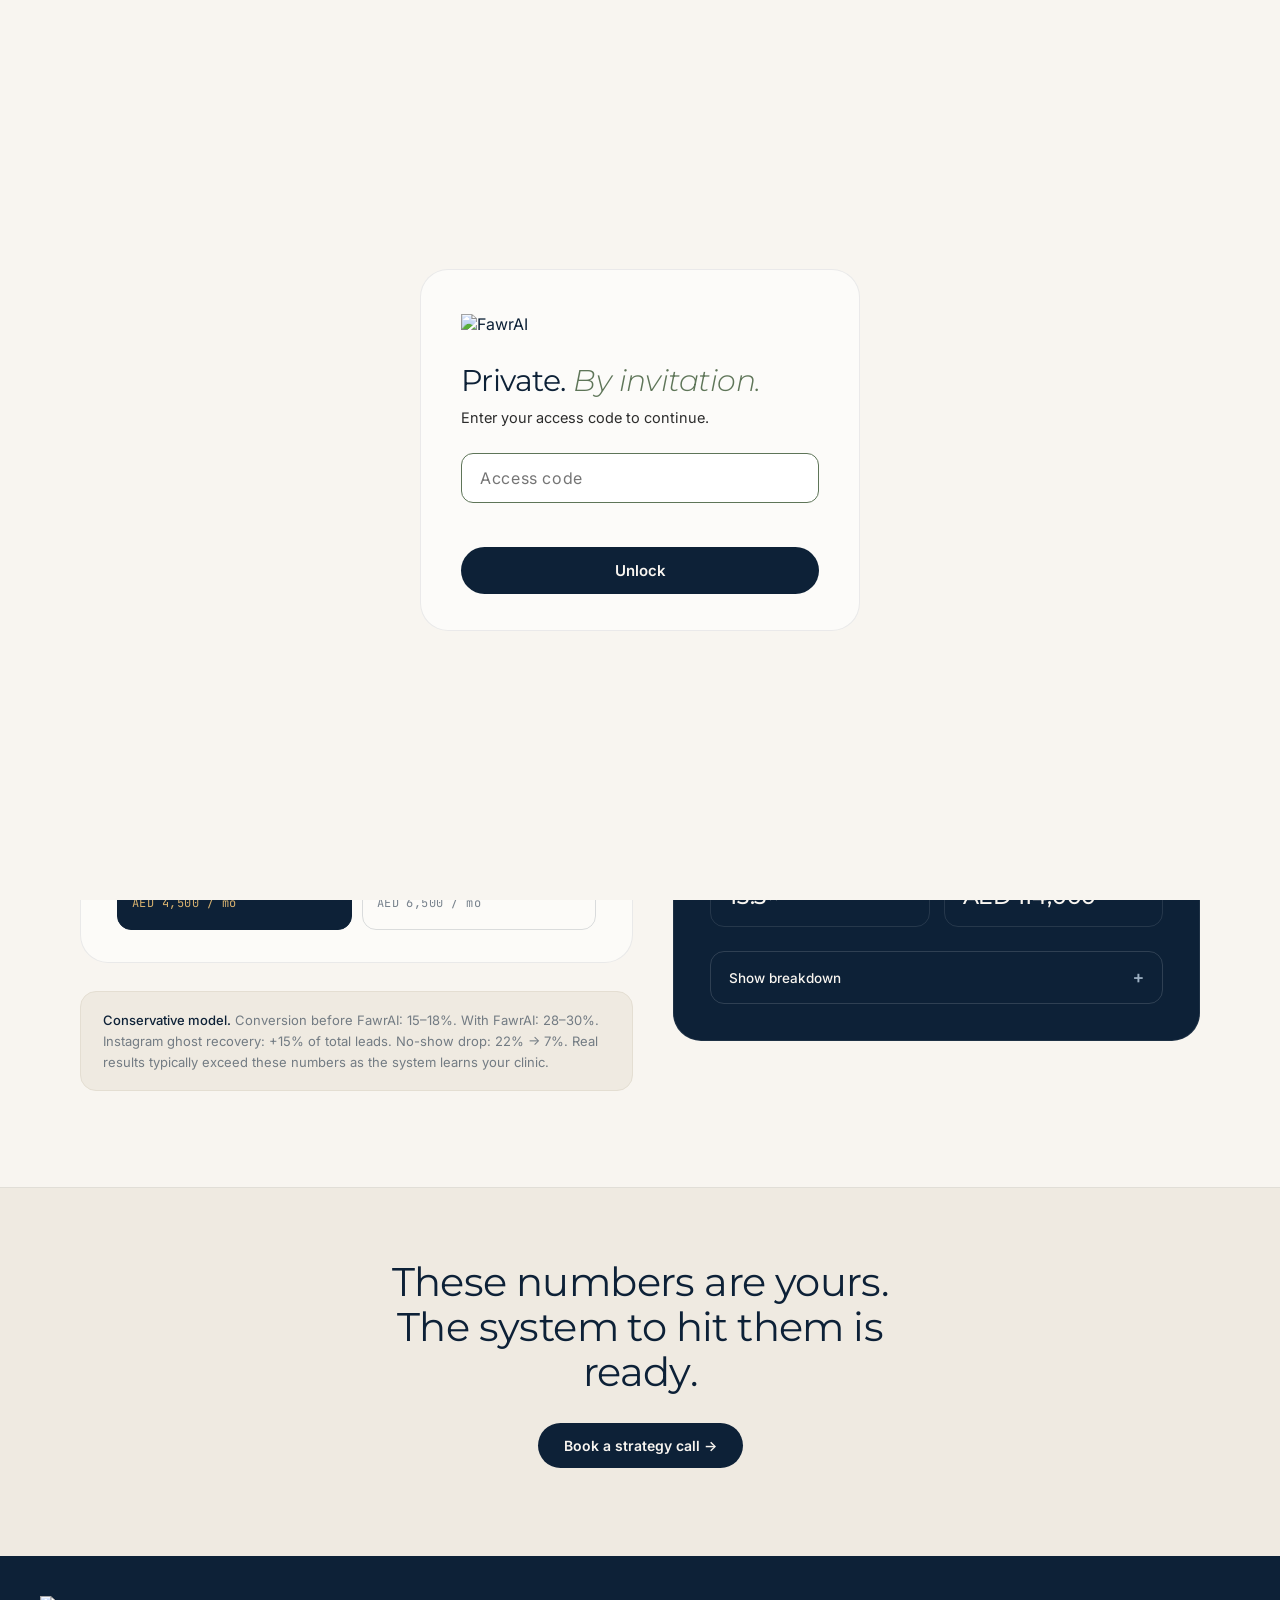
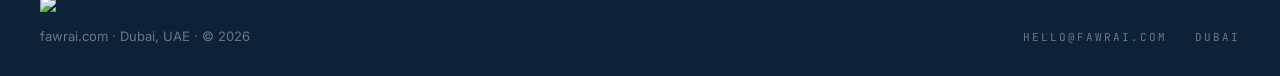
==== roi.html @ 249a3685 "Create roi.html" ====
<!doctype html>
<html lang="en">
<head>
<meta charset="utf-8">
<title>FawrAI — ROI Calculator</title>
<meta name="viewport" content="width=device-width, initial-scale=1">
<link rel="preconnect" href="https://fonts.googleapis.com">
<link rel="preconnect" href="https://fonts.gstatic.com" crossorigin>
<link rel="stylesheet" href="https://fonts.googleapis.com/css2?family=Inter:wght@400;500;600&family=Montserrat:ital,wght@0,300;0,400;0,500;1,300;1,400&family=JetBrains+Mono:wght@400;500&display=swap">
<style>
:root {
  --hero-bg:        #F8F5F0;
  --hero-bg-2:      #EFEAE1;
  --ink:            #0D2137;
  --ink-2:          #2C2C2C;
  --ink-dim:        rgba(13,33,55,0.55);
  --ink-soft:       rgba(13,33,55,0.45);
  --sage:           #8A9E85;
  --sage-ink:       #5E7558;
  --sage-soft:      #E6ECE4;
  --gold:           #D4AF6E;
  --card-dark:      #0D2137;
  --card-stroke:    rgba(255,255,255,0.07);
  --on-dark:        #F8F5F0;
  --on-dark-dim:    #9DB0C2;
  --line:           #E4DED2;
}

* { box-sizing: border-box; }
html, body {
  margin: 0; padding: 0;
  background: var(--hero-bg);
  color: var(--ink);
  font-family: 'Inter', system-ui, sans-serif;
  -webkit-font-smoothing: antialiased;
  text-rendering: optimizeLegibility;
}

/* ===== NAV ===== */
.nav {
  position: sticky; top: 0; z-index: 30;
  display: flex; align-items: center; gap: 32px;
  padding: 22px 40px;
  background: transparent;
  transition: background 220ms ease, border-color 220ms;
  border-bottom: 1px solid transparent;
}
.nav.scrolled {
  background: rgba(248, 245, 240, 0.85);
  backdrop-filter: blur(20px);
  border-bottom-color: rgba(13,33,55,0.06);
}
.nav .logo img { height: 26px; width: auto; display: block; }
.nav a.back {
  margin-left: auto;
  font-size: 13.5px; font-weight: 500;
  color: var(--ink); text-decoration: none;
}
.nav a.back:hover { color: var(--sage-ink); }

/* ===== HEADER ===== */
.intro-wrap {
  max-width: 1200px;
  margin: 24px auto 0;
  padding: 24px 40px 24px;
}
.pill-sage {
  font-family: 'JetBrains Mono', monospace;
  font-size: 11px; font-weight: 500;
  letter-spacing: 0.2em; text-transform: uppercase;
  color: var(--sage-ink);
  padding: 6px 14px;
  border: 1px solid var(--sage-soft);
  background: rgba(199, 212, 192, 0.22);
  border-radius: 999px;
  display: inline-block;
  margin-bottom: 24px;
}
h1.title {
  font-family: 'Montserrat', sans-serif;
  font-weight: 400;
  font-size: clamp(44px, 5.2vw, 72px);
  line-height: 1.04;
  letter-spacing: -0.022em;
  color: var(--ink);
  margin: 0;
  max-width: 18ch;
  text-wrap: pretty;
}
h1.title .line2 {
  display: block;
  font-style: italic;
  font-weight: 300;
  color: var(--sage-ink);
}
p.lede {
  font-size: 17px; line-height: 1.55;
  color: var(--ink-2);
  margin: 24px 0 0;
  max-width: 56ch;
}

/* ===== LAYOUT ===== */
.calc-wrap {
  max-width: 1200px;
  margin: 32px auto 96px;
  padding: 0 40px;
  display: grid;
  grid-template-columns: 1.05fr 1fr;
  gap: 40px;
  align-items: start;
}

/* ===== INPUT PANEL ===== */
.panel {
  background: rgba(255,255,255,0.55);
  border: 1px solid rgba(13,33,55,0.08);
  border-radius: 28px;
  padding: 36px 36px 32px;
}
.panel + .panel { margin-top: 20px; }

.field {
  margin-bottom: 32px;
}
.field:last-child { margin-bottom: 0; }
.field-label {
  font-family: 'JetBrains Mono', monospace;
  font-size: 10.5px; font-weight: 500;
  letter-spacing: 0.22em; text-transform: uppercase;
  color: var(--sage-ink);
  margin-bottom: 14px;
}
.field-value-row {
  display: flex; align-items: baseline; justify-content: space-between;
  gap: 16px;
  margin-bottom: 14px;
}
.field-value {
  font-family: 'Montserrat', sans-serif;
  font-weight: 500;
  font-size: 40px;
  letter-spacing: -0.02em;
  color: var(--ink);
  line-height: 1;
}
.size-tag {
  font-family: 'JetBrains Mono', monospace;
  font-size: 11px;
  font-weight: 500;
  letter-spacing: 0.18em;
  text-transform: uppercase;
  color: var(--ink-dim);
  padding: 5px 12px;
  border: 1px solid rgba(13,33,55,0.16);
  border-radius: 999px;
}

input[type="range"] {
  width: 100%;
  height: 4px;
  -webkit-appearance: none;
  appearance: none;
  background: rgba(13,33,55,0.12);
  border-radius: 2px;
  outline: none;
  cursor: pointer;
}
input[type="range"]::-webkit-slider-thumb {
  -webkit-appearance: none;
  width: 22px; height: 22px;
  border-radius: 50%;
  background: var(--ink);
  border: 3px solid var(--hero-bg);
  box-shadow: 0 2px 6px rgba(13,33,55,0.18);
  cursor: pointer;
}
input[type="range"]::-moz-range-thumb {
  width: 22px; height: 22px;
  border-radius: 50%;
  background: var(--ink);
  border: 3px solid var(--hero-bg);
  cursor: pointer;
  box-shadow: 0 2px 6px rgba(13,33,55,0.18);
}
.range-labels {
  display: flex; justify-content: space-between;
  font-family: 'JetBrains Mono', monospace;
  font-size: 10px;
  color: var(--ink-dim);
  margin-top: 8px;
}

.tier-group {
  display: flex; gap: 10px;
}
.tier-btn {
  flex: 1;
  padding: 20px 14px 18px;
  background: transparent;
  border: 1px solid rgba(13,33,55,0.14);
  border-radius: 14px;
  cursor: pointer;
  text-align: left;
  font-family: 'Inter', sans-serif;
  transition: all 180ms ease;
  color: var(--ink);
}
.tier-btn:hover { border-color: var(--ink); }
.tier-btn.active {
  background: var(--ink);
  color: var(--on-dark);
  border-color: var(--ink);
}
.tier-btn .name {
  font-family: 'Montserrat', sans-serif;
  font-weight: 500;
  font-size: 18px;
  letter-spacing: -0.005em;
  margin-bottom: 4px;
}
.tier-btn .sub {
  font-size: 12px;
  color: var(--ink-dim);
  line-height: 1.4;
}
.tier-btn.active .sub { color: var(--on-dark-dim); }
.tier-btn .price {
  font-family: 'JetBrains Mono', monospace;
  font-size: 12px;
  color: var(--ink-dim);
  margin-top: 8px;
  letter-spacing: 0.04em;
}
.tier-btn.active .price { color: var(--gold); }

/* ===== RESULT PANEL (dark) ===== */
.result-card {
  background: var(--card-dark);
  border-radius: 28px;
  padding: 40px 36px 36px;
  color: var(--on-dark);
  border: 1px solid var(--card-stroke);
}
.result-card .head {
  display: flex; align-items: center; gap: 10px;
  margin-bottom: 32px;
}
.result-card .head .dot {
  width: 8px; height: 8px; border-radius: 99px;
  background: var(--gold);
  box-shadow: 0 0 12px rgba(212,175,110,0.55);
}
.result-card .head .label {
  font-family: 'JetBrains Mono', monospace;
  font-size: 11px; letter-spacing: 0.28em; text-transform: uppercase;
  color: var(--on-dark-dim);
}

.headline-stat .label {
  font-family: 'JetBrains Mono', monospace;
  font-size: 11px; letter-spacing: 0.22em; text-transform: uppercase;
  color: var(--on-dark-dim);
  margin-bottom: 14px;
}
.headline-stat .value {
  font-family: 'Montserrat', sans-serif;
  font-weight: 400;
  font-size: clamp(48px, 6vw, 72px);
  letter-spacing: -0.025em;
  line-height: 1;
  color: var(--gold);
}
.headline-stat .sub {
  font-size: 14.5px;
  color: var(--on-dark-dim);
  margin-top: 12px;
  line-height: 1.55;
  max-width: 38ch;
}

.compare {
  display: grid;
  grid-template-columns: 1fr 1fr;
  gap: 14px;
  margin-top: 32px;
}
.compare-cell {
  border: 1px solid rgba(255,255,255,0.1);
  border-radius: 18px;
  padding: 20px 22px 18px;
}
.compare-cell .lbl {
  font-family: 'JetBrains Mono', monospace;
  font-size: 10px; letter-spacing: 0.2em; text-transform: uppercase;
  color: var(--on-dark-dim);
  margin-bottom: 10px;
}
.compare-cell .v {
  font-family: 'Montserrat', sans-serif;
  font-weight: 500;
  font-size: 28px;
  color: var(--on-dark);
  letter-spacing: -0.015em;
  line-height: 1;
}
.compare-cell .vs {
  font-size: 13px;
  color: var(--on-dark-dim);
  margin-top: 8px;
}
.compare-cell.after .v { color: var(--gold); }

.stat-strip {
  display: grid;
  grid-template-columns: 1fr 1fr;
  gap: 14px;
  margin-top: 14px;
}
.stat-strip .cell {
  border: 1px solid rgba(255,255,255,0.1);
  border-radius: 14px;
  padding: 16px 18px;
}
.stat-strip .lbl {
  font-family: 'JetBrains Mono', monospace;
  font-size: 10px; letter-spacing: 0.2em; text-transform: uppercase;
  color: var(--on-dark-dim);
  margin-bottom: 6px;
}
.stat-strip .v {
  font-family: 'Montserrat', sans-serif;
  font-weight: 500;
  font-size: 22px;
  color: var(--on-dark);
  letter-spacing: -0.01em;
}

.breakdown-toggle {
  margin-top: 24px;
  width: 100%;
  background: transparent;
  border: 1px solid rgba(255,255,255,0.14);
  border-radius: 14px;
  color: var(--on-dark);
  font-family: 'Inter', sans-serif;
  font-size: 13.5px;
  font-weight: 500;
  padding: 14px 18px;
  cursor: pointer;
  display: flex; align-items: center; justify-content: space-between;
  transition: background 160ms;
}
.breakdown-toggle:hover { background: rgba(255,255,255,0.04); }
.breakdown-toggle .bdt-icon {
  font-family: 'JetBrains Mono', monospace;
  font-size: 18px;
  color: var(--on-dark-dim);
  transition: transform 200ms ease;
}
.breakdown-toggle[aria-expanded="true"] .bdt-icon { transform: rotate(45deg); }

.breakdown[hidden] { display: none !important; }
.breakdown {
  margin-top: 28px;
  padding-top: 22px;
  border-top: 1px solid rgba(255,255,255,0.1);
}
.breakdown .bd-head {
  font-family: 'JetBrains Mono', monospace;
  font-size: 10px; letter-spacing: 0.22em; text-transform: uppercase;
  color: var(--on-dark-dim);
  margin-bottom: 14px;
}
.breakdown .bd-row {
  display: flex; justify-content: space-between; align-items: center;
  padding: 10px 0;
  border-bottom: 1px solid rgba(255,255,255,0.06);
  font-size: 14px;
  color: var(--on-dark);
}
.breakdown .bd-row:last-child { border-bottom: 0; }
.breakdown .bd-lbl { color: var(--on-dark-dim); display: inline-flex; align-items: center; gap: 8px; }
.breakdown .bd-v {
  font-family: 'Montserrat', sans-serif;
  font-weight: 500;
  color: var(--on-dark);
  letter-spacing: -0.005em;
}
.breakdown .bd-tag {
  font-family: 'JetBrains Mono', monospace;
  font-size: 9px; letter-spacing: 0.18em; text-transform: uppercase;
  color: var(--gold);
  border: 1px solid rgba(212,175,110,0.4);
  padding: 2px 6px;
  border-radius: 999px;
}
.breakdown .bd-row.total { padding-top: 14px; margin-top: 6px; border-top: 1px solid rgba(255,255,255,0.14); border-bottom: 0; }
.breakdown .bd-row.total .bd-v { color: var(--gold); }
.breakdown .bd-row.own-only { display: none; }
.result-card.is-own .breakdown .bd-row.own-only { display: flex; }

.compound-note {
  margin-top: 24px;
  padding: 16px 18px;
  background: rgba(212,175,110,0.08);
  border: 1px solid rgba(212,175,110,0.25);
  border-radius: 16px;
  font-size: 13.5px;
  line-height: 1.6;
  color: var(--on-dark-dim);
  display: none;
}
.compound-note .cn-eye {
  display: block;
  font-family: 'JetBrains Mono', monospace;
  font-size: 10px; letter-spacing: 0.22em; text-transform: uppercase;
  color: var(--gold);
  margin-bottom: 8px;
}
.result-card.is-own .compound-note { display: block; }

/* ===== DISCLOSURE ===== */
.disclose {
  margin-top: 28px;
  padding: 18px 22px;
  background: var(--hero-bg-2);
  border: 1px solid var(--line);
  border-radius: 16px;
  font-size: 13px;
  line-height: 1.6;
  color: var(--ink-dim);
}
.disclose strong { color: var(--ink); font-weight: 500; }

/* ===== PASSWORD GATE ===== */
.gate {
  position: fixed; inset: 0;
  background: var(--hero-bg);
  z-index: 100;
  display: flex; align-items: center; justify-content: center;
  padding: 24px;
}
.gate.hidden { display: none; }
.gate-card {
  background: rgba(255,255,255,0.6);
  border: 1px solid rgba(13,33,55,0.08);
  border-radius: 28px;
  padding: 44px 40px 36px;
  max-width: 440px; width: 100%;
}
.gate-card img { height: 26px; width: auto; display: block; margin-bottom: 24px; }
.gate-card h2 {
  font-family: 'Montserrat', sans-serif;
  font-weight: 400;
  font-size: 30px;
  letter-spacing: -0.018em;
  line-height: 1.1;
  margin: 0 0 10px;
  color: var(--ink);
}
.gate-card h2 em { font-style: italic; font-weight: 300; color: var(--sage-ink); }
.gate-card p {
  font-size: 14.5px; line-height: 1.55;
  color: var(--ink-2);
  margin: 0 0 24px;
}
.gate-card input[type="password"] {
  width: 100%; box-sizing: border-box;
  font-family: 'Inter', sans-serif;
  font-size: 16px;
  padding: 14px 18px;
  background: var(--hero-bg-2);
  border: 1px solid transparent;
  border-radius: 12px;
  color: var(--ink);
  letter-spacing: 0.04em;
}
.gate-card input[type="password"]:focus {
  outline: none;
  border-color: var(--sage-ink);
  background: #fff;
}
.gate-card .err {
  font-family: 'JetBrains Mono', monospace;
  font-size: 11px; letter-spacing: 0.18em; text-transform: uppercase;
  color: #B2543F;
  margin: 10px 0 14px;
  min-height: 14px;
}
.gate-card button {
  width: 100%;
  font-family: 'Inter', sans-serif;
  font-size: 15px; font-weight: 600;
  background: var(--ink); color: var(--hero-bg);
  border: none; padding: 14px 22px;
  border-radius: 999px; cursor: pointer;
  margin-top: 6px;
}
.gate-card button:hover { background: var(--sage-ink); }

/* ===== FOOTER CTA ===== */
.bottom-cta {
  background: var(--hero-bg-2);
  padding: 72px 40px 88px;
  border-top: 1px solid rgba(13,33,55,0.06);
  text-align: center;
}
.bottom-cta h3 {
  font-family: 'Montserrat', sans-serif;
  font-weight: 400;
  font-size: clamp(28px, 3.4vw, 40px);
  line-height: 1.12;
  letter-spacing: -0.015em;
  color: var(--ink);
  margin: 0 auto 28px;
  max-width: 22ch;
  text-wrap: balance;
}
.btn-dark {
  font-size: 14px; font-weight: 600;
  background: var(--ink);
  color: var(--hero-bg);
  border: none;
  padding: 14px 26px;
  border-radius: 999px;
  cursor: pointer;
  text-decoration: none;
  display: inline-flex; align-items: center; gap: 8px;
  transition: background 220ms;
}
.btn-dark:hover { background: var(--sage-ink); }

/* ===== SITE FOOTER ===== */
.site-footer {
  background: var(--ink);
  padding: 40px 40px 32px;
}
.site-footer-inner {
  max-width: 1200px;
  margin: 0 auto;
  display: flex;
  justify-content: space-between;
  align-items: flex-end;
  flex-wrap: wrap;
  gap: 24px;
}
.site-footer img { height: 22px; width: auto; display: block; margin-bottom: 10px; }
.site-footer p {
  font-size: 13px;
  color: rgba(248,245,240,0.4);
  margin: 0;
}
.site-footer-links {
  display: flex;
  gap: 28px;
  font-family: 'JetBrains Mono', monospace;
  font-size: 11px;
  letter-spacing: 0.18em;
  text-transform: uppercase;
  color: rgba(248,245,240,0.4);
}

/* ===== MOBILE ===== */
@media (max-width: 960px) {
  .nav { padding: 16px 24px; }
  .intro-wrap { padding: 16px 24px 8px; }
  .calc-wrap {
    grid-template-columns: 1fr;
    padding: 0 24px;
    gap: 20px;
    margin: 24px auto 64px;
  }
  .panel { padding: 28px 24px; border-radius: 22px; }
  .result-card { padding: 32px 26px; border-radius: 22px; }
  .compare { grid-template-columns: 1fr; }
  .bottom-cta { padding: 56px 24px; }
  .site-footer { padding: 32px 24px 28px; }
  .site-footer-inner { flex-direction: column; align-items: flex-start; gap: 20px; }
}
@media (max-width: 480px) {
  .field-value { font-size: 34px; }
  h1.title { font-size: clamp(34px, 9vw, 52px); }
}
</style>
</head>
<body>

<div class="gate" id="gate">
  <div class="gate-card">
    <img src="logo-dark.png" alt="FawrAI">
    <h2>Private. <em>By invitation.</em></h2>
    <p>Enter your access code to continue.</p>
    <form id="gateForm">
      <input id="gatePass" type="password" placeholder="Access code" autocomplete="off">
      <div class="err" id="gateErr"></div>
      <button type="submit">Unlock</button>
    </form>
  </div>
</div>

<nav class="nav" id="nav">
  <a href="index-v2-standalone.html" class="logo"><img src="logo-dark.png" alt="FawrAI"></a>
  <a href="index-v2-standalone.html" class="back">← Back to FawrAI</a>
</nav>

<div class="intro-wrap">
  <span class="pill-sage">ROI Calculator</span>
  <h1 class="title">Honest math.<span class="line2">Your clinic's numbers.</span></h1>
  <p class="lede">Slide your monthly lead volume. Choose a tier.<br>See what FawrAI would add to your bookings — in real time.</p>
</div>

<div class="calc-wrap">

  <!-- =========== INPUTS =========== -->
  <div>
    <div class="panel">
      <div class="field">
        <div class="field-label">Monthly leads</div>
        <div class="field-value-row">
          <div class="field-value"><span id="leadsValue">150</span></div>
          <div class="size-tag" id="sizeTag">Mid clinic</div>
        </div>
        <input id="leads" type="range" min="30" max="400" step="5" value="150">
        <div class="range-labels"><span>30</span><span>200</span><span>400+</span></div>
      </div>

      <div class="field">
        <div class="field-label">Average treatment value</div>
        <div class="field-value-row">
          <div class="field-value">AED <span id="treatmentValue">2,000</span></div>
          <div class="size-tag">per booking</div>
        </div>
        <input id="treatment" type="range" min="1000" max="7000" step="100" value="2000">
        <div class="range-labels"><span>AED 1,000</span><span>AED 4,000</span><span>AED 7,000</span></div>
      </div>

      <div class="field">
        <div class="field-label">Choose your tier</div>
        <div class="tier-group">
          <button class="tier-btn active" id="tierConvert">
            <div class="name">Convert</div>
            <div class="sub">Capture every lead</div>
            <div class="price" id="priceConvert">AED 4,500 / mo</div>
          </button>
          <button class="tier-btn" id="tierOwn">
            <div class="name">Own</div>
            <div class="sub">Convert + Retention + Reputation</div>
            <div class="price" id="priceOwn">AED 6,500 / mo</div>
          </button>
        </div>
      </div>
    </div>

    <div class="disclose">
      <strong>Conservative model.</strong> Conversion before FawrAI: 15–18%. With FawrAI: 28–30%. Instagram ghost recovery: +15% of total leads. No-show drop: 22% → 7%. Real results typically exceed these numbers as the system learns your clinic.
    </div>
  </div>

  <!-- =========== RESULT =========== -->
  <div class="result-card">
    <div class="head">
      <span class="dot"></span>
      <span class="label">Your projected net gain</span>
    </div>

    <div class="headline-stat">
      <div class="label">Net monthly gain</div>
      <div class="value" id="netGain">+AED 55,500</div>
      <div class="sub" id="payback">Break-even at <strong id="breakEven">3</strong> extra bookings. Typically recovered in the first two weeks.</div>
    </div>

    <div class="compare">
      <div class="compare-cell before">
        <div class="lbl">Before FawrAI</div>
        <div class="v" id="beforeBookings">27</div>
        <div class="vs">bookings / month</div>
      </div>
      <div class="compare-cell after">
        <div class="lbl">With FawrAI</div>
        <div class="v" id="afterBookings">57</div>
        <div class="vs">bookings / month</div>
      </div>
    </div>

    <div class="stat-strip">
      <div class="cell">
        <div class="lbl">Hard ROI</div>
        <div class="v" id="roi">13.3×</div>
      </div>
      <div class="cell">
        <div class="lbl">Monthly revenue</div>
        <div class="v" id="revenue">AED 114,000</div>
      </div>
    </div>

    <button class="breakdown-toggle" id="bdToggle" type="button" aria-expanded="false">
      <span class="bdt-label">Show breakdown</span>
      <span class="bdt-icon" aria-hidden="true">+</span>
    </button>

    <div class="breakdown" id="breakdown" hidden>
      <div class="bd-head">Where the bookings come from</div>
      <div class="bd-row"><span class="bd-lbl">Conversion uplift</span><span class="bd-v" id="bdConv">18% → 30%</span></div>
      <div class="bd-row"><span class="bd-lbl">Instagram ghost recovery</span><span class="bd-v" id="bdGhost">+23 leads</span></div>
      <div class="bd-row"><span class="bd-lbl">No-show recovery (22% → 7%)</span><span class="bd-v" id="bdNoshow">+5 bookings</span></div>
      <div class="bd-row own-only"><span class="bd-lbl">Retention bookings <span class="bd-tag">Own</span></span><span class="bd-v" id="bdRetention">+8</span></div>
      <div class="bd-row own-only"><span class="bd-lbl">Reputation organic inbound <span class="bd-tag">Own</span></span><span class="bd-v" id="bdReputation">+5</span></div>
    </div>

    <div class="compound-note">
      <span class="cn-eye">How Own compounds</span>
      Retention and reputation bookings keep growing month over month. The numbers above reflect month one only — by month six, owned-relationship bookings can comfortably double as the client base widens and Google rating climbs.
    </div>
  </div>

</div>

<!-- =========== BOTTOM CTA =========== -->
<section class="bottom-cta">
  <h3>These numbers are yours.<br>The system to hit them is ready.</h3>
  <a href="index-v2-standalone.html#book" class="btn-dark">Book a strategy call →</a>
</section>

<!-- =========== FOOTER =========== -->
<footer class="site-footer">
  <div class="site-footer-inner">
    <div>
      <img src="logo-light.png" alt="FawrAI">
      <p>fawrai.com · Dubai, UAE · © 2026</p>
    </div>
    <div class="site-footer-links">
      <span>HELLO@FAWRAI.COM</span>
      <span>DUBAI</span>
    </div>
  </div>
</footer>

<script>
// ----- Access gate -----
const ACCESS_CODE = 'getfawrai';
const gate = document.getElementById('gate');
const gateForm = document.getElementById('gateForm');
const gatePass = document.getElementById('gatePass');
const gateErr = document.getElementById('gateErr');
function unlock() { gate.classList.add('hidden'); }
if (sessionStorage.getItem('fawr-roi-unlock') === '1') unlock();
gateForm.addEventListener('submit', function(e){
  e.preventDefault();
  if (gatePass.value.trim().toLowerCase() === ACCESS_CODE) {
    sessionStorage.setItem('fawr-roi-unlock', '1');
    unlock();
  } else {
    gateErr.textContent = 'Incorrect access code';
    gatePass.value = ''; gatePass.focus();
  }
});
setTimeout(function(){ gatePass && gatePass.focus(); }, 80);
</script>

<script>
// Brand assumptions
const ASSUMPTIONS = {
  small:  { convBefore: 0.15, convAfter: 0.28, treatment: 900,  retention: 3,  reputation: 2,  price: { convert: 3000, own: 4500 } },
  mid:    { convBefore: 0.18, convAfter: 0.30, treatment: 1200, retention: 8,  reputation: 5,  price: { convert: 4500, own: 6500 } },
  large:  { convBefore: 0.18, convAfter: 0.30, treatment: 1500, retention: 18, reputation: 8,  price: { convert: 6500, own: 9500 } },
};
const NO_SHOW_RECOVERY_RATE = 0.15;
const GHOST_RECOVERY = 0.15;

function sizeFor(leads) {
  if (leads <= 100) return 'small';
  if (leads <= 200) return 'mid';
  return 'large';
}
function fmtAED(n) {
  return 'AED ' + Math.round(n).toLocaleString('en-US');
}

const els = {
  leads:          document.getElementById('leads'),
  leadsValue:     document.getElementById('leadsValue'),
  treatment:      document.getElementById('treatment'),
  treatmentValue: document.getElementById('treatmentValue'),
  sizeTag:        document.getElementById('sizeTag'),
  tierConvert:    document.getElementById('tierConvert'),
  tierOwn:        document.getElementById('tierOwn'),
  priceConvert:   document.getElementById('priceConvert'),
  priceOwn:       document.getElementById('priceOwn'),
  netGain:        document.getElementById('netGain'),
  beforeBookings: document.getElementById('beforeBookings'),
  afterBookings:  document.getElementById('afterBookings'),
  roi:            document.getElementById('roi'),
  revenue:        document.getElementById('revenue'),
  breakEven:      document.getElementById('breakEven'),
};

let tier = 'convert';

function setTier(t) {
  tier = t;
  els.tierConvert.classList.toggle('active', t === 'convert');
  els.tierOwn.classList.toggle('active', t === 'own');
  document.querySelector('.result-card').classList.toggle('is-own', t === 'own');
  render();
}
els.tierConvert.addEventListener('click', () => setTier('convert'));
els.tierOwn.addEventListener('click', () => setTier('own'));

function render() {
  const leads     = +els.leads.value;
  const treatment = +els.treatment.value;
  const size      = sizeFor(leads);
  const a         = ASSUMPTIONS[size];
  const fee       = a.price[tier];

  els.leadsValue.textContent     = leads;
  els.treatmentValue.textContent = treatment.toLocaleString('en-US');
  els.sizeTag.textContent        = size === 'small' ? 'Small clinic' : size === 'mid' ? 'Mid clinic' : 'Large clinic';

  els.priceConvert.textContent = fmtAED(a.price.convert) + ' / mo';
  els.priceOwn.textContent     = fmtAED(a.price.own) + ' / mo';

  // before
  const beforeBookings = Math.round(leads * a.convBefore);

  // after
  const totalLeadsWithGhost = leads * (1 + GHOST_RECOVERY);
  let afterBookings = Math.round(totalLeadsWithGhost * a.convAfter);
  const noShowRecovered = Math.round(afterBookings * NO_SHOW_RECOVERY_RATE * 0.6);
  afterBookings += noShowRecovered;
  if (tier === 'own') {
    afterBookings += a.retention + a.reputation;
  }
  const afterRevenue  = afterBookings * treatment;
  const beforeRevenue = beforeBookings * treatment;

  const netGain   = afterRevenue - beforeRevenue - fee;
  const roi       = (afterRevenue - beforeRevenue) / fee;
  const breakEven = Math.max(1, Math.ceil(fee / treatment));

  els.beforeBookings.textContent = beforeBookings;
  els.afterBookings.textContent  = afterBookings;
  els.netGain.textContent        = (netGain >= 0 ? '+' : '') + fmtAED(netGain);
  els.roi.textContent            = roi.toFixed(1) + '×';
  els.revenue.textContent        = fmtAED(afterRevenue);
  els.breakEven.textContent      = breakEven;

  // breakdown
  const ghostLeads = Math.round(leads * GHOST_RECOVERY);
  document.getElementById('bdConv').textContent       = Math.round(a.convBefore*100) + '% → ' + Math.round(a.convAfter*100) + '%';
  document.getElementById('bdGhost').textContent      = '+' + ghostLeads + ' leads';
  document.getElementById('bdNoshow').textContent     = '+' + noShowRecovered + ' bookings';
  document.getElementById('bdRetention').textContent  = '+' + a.retention;
  document.getElementById('bdReputation').textContent = '+' + a.reputation;
}

els.leads.addEventListener('input', render);
els.treatment.addEventListener('input', render);
render();

// Breakdown accordion
const bdToggle = document.getElementById('bdToggle');
const bdPanel  = document.getElementById('breakdown');
const bdtLabel = bdToggle.querySelector('.bdt-label');
bdToggle.addEventListener('click', function(){
  const open = bdPanel.hasAttribute('hidden');
  if (open) { bdPanel.removeAttribute('hidden'); } else { bdPanel.setAttribute('hidden', ''); }
  bdToggle.setAttribute('aria-expanded', open);
  bdtLabel.textContent = open ? 'Hide breakdown' : 'Show breakdown';
});

// nav scroll bg
const nav = document.getElementById('nav');
const onScroll = () => nav.classList.toggle('scrolled', window.scrollY > 24);
window.addEventListener('scroll', onScroll, { passive: true });
onScroll();
</script>
</body>
</html>
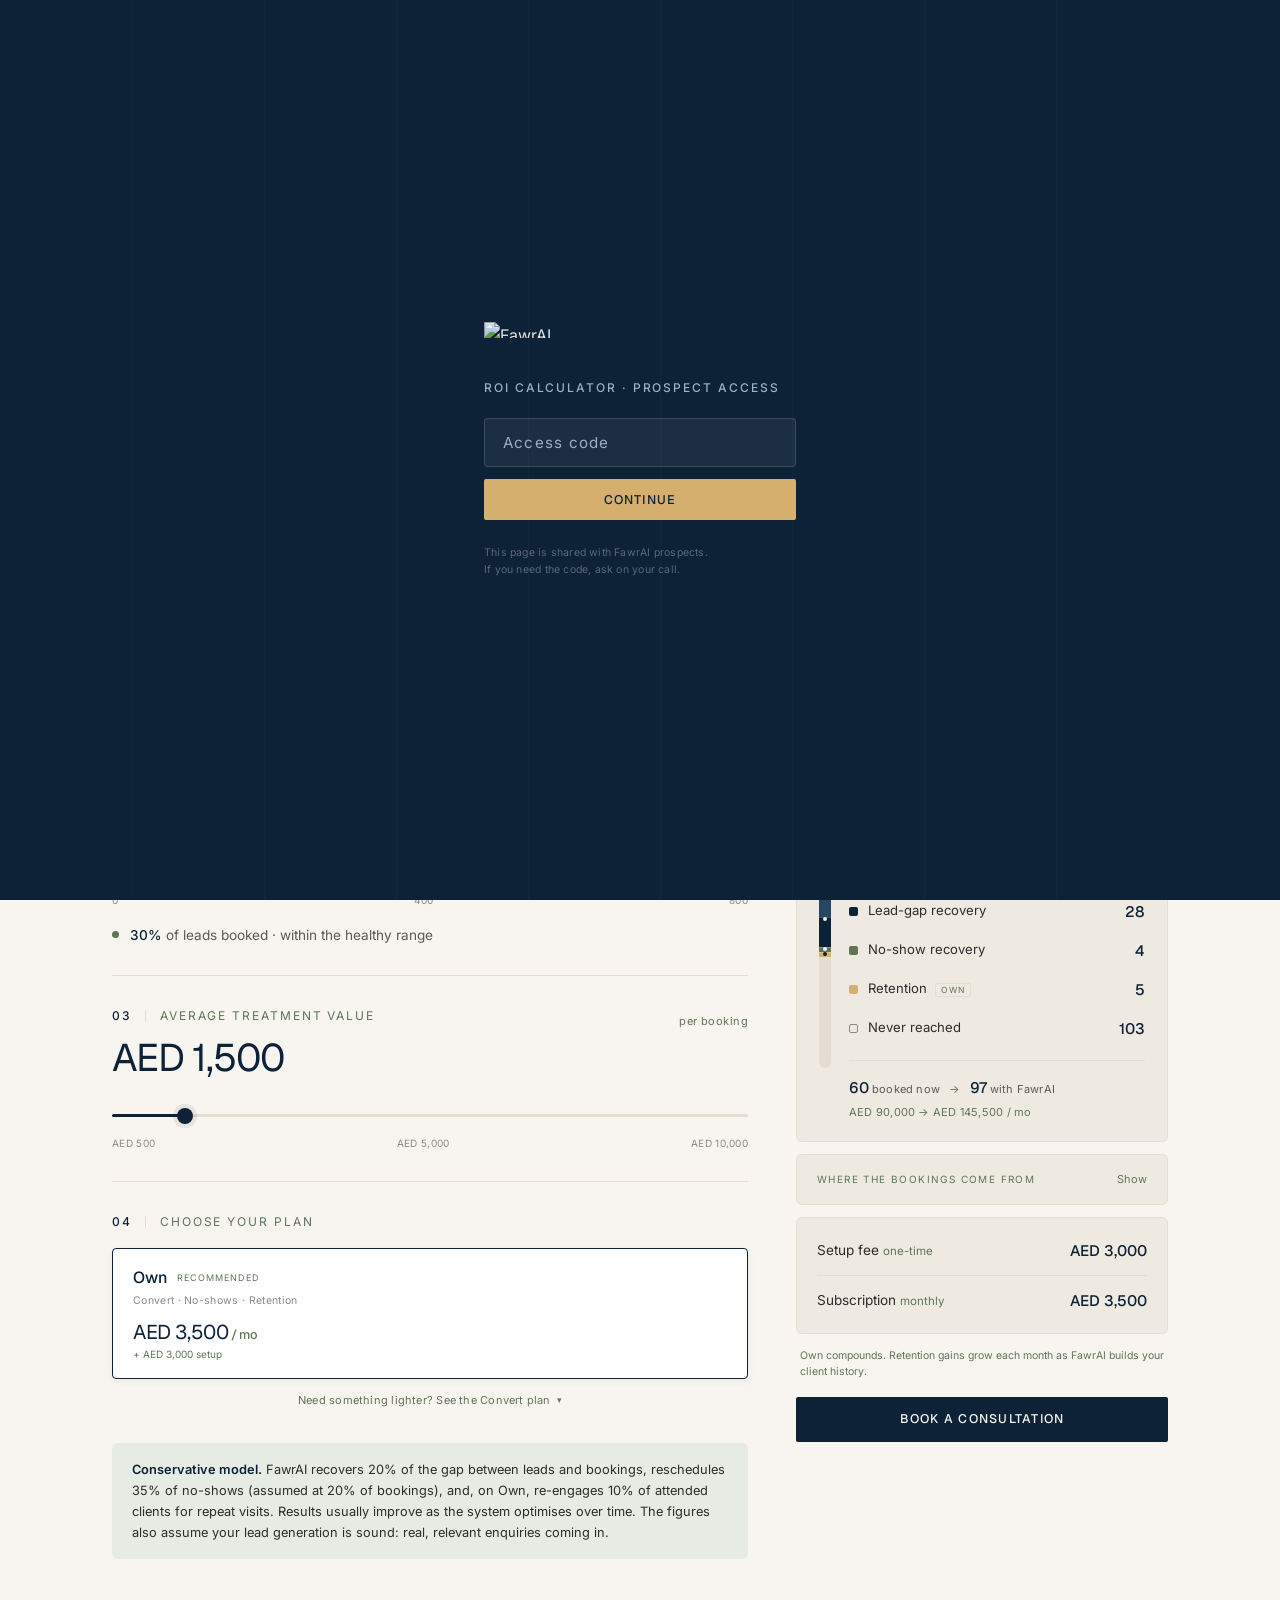
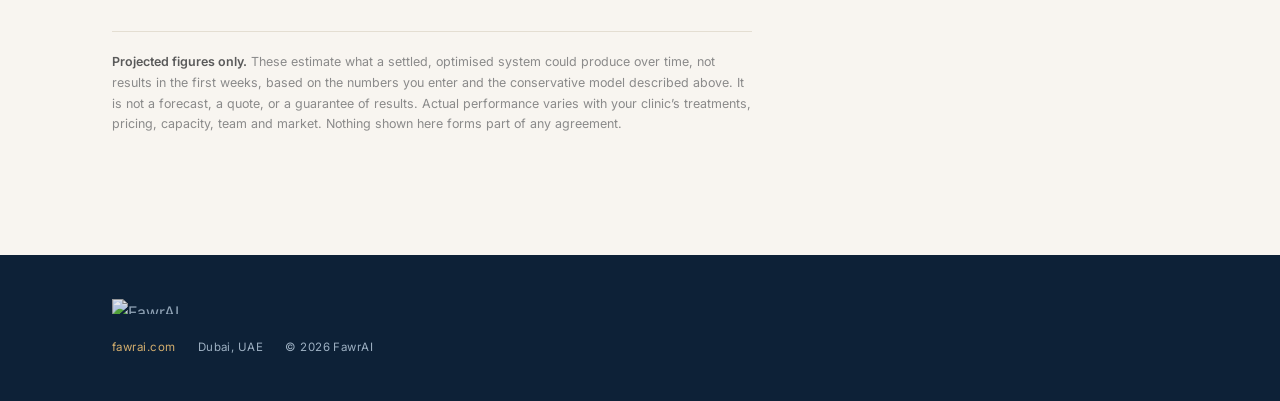
==== commit 70da0779: "Add files via upload" ====
--- a/roi.html
+++ b/roi.html
@@ -1,880 +1,214 @@
-<!doctype html>
+<!DOCTYPE html>
 <html lang="en">
 <head>
 <meta charset="utf-8">
-<title>FawrAI — ROI Calculator</title>
 <meta name="viewport" content="width=device-width, initial-scale=1">
+<title>FawrAI &middot; ROI calculator</title>
+<meta name="robots" content="noindex">
+<meta name="description" content="Model what FawrAI recovers from your clinic's own numbers: lead volume, current bookings and average treatment value.">
+
+<link rel="icon" type="image/png" href="favicon-32.png">
+<link rel="icon" type="image/png" sizes="512x512" href="favicon.png">
+<link rel="apple-touch-icon" href="apple-touch-icon.png">
+
 <link rel="preconnect" href="https://fonts.googleapis.com">
 <link rel="preconnect" href="https://fonts.gstatic.com" crossorigin>
-<link rel="stylesheet" href="https://fonts.googleapis.com/css2?family=Inter:wght@400;500;600&family=Montserrat:ital,wght@0,300;0,400;0,500;1,300;1,400&family=JetBrains+Mono:wght@400;500&display=swap">
-<style>
-:root {
-  --hero-bg:        #F8F5F0;
-  --hero-bg-2:      #EFEAE1;
-  --ink:            #0D2137;
-  --ink-2:          #2C2C2C;
-  --ink-dim:        rgba(13,33,55,0.55);
-  --ink-soft:       rgba(13,33,55,0.45);
-  --sage:           #8A9E85;
-  --sage-ink:       #5E7558;
-  --sage-soft:      #E6ECE4;
-  --gold:           #D4AF6E;
-  --card-dark:      #0D2137;
-  --card-stroke:    rgba(255,255,255,0.07);
-  --on-dark:        #F8F5F0;
-  --on-dark-dim:    #9DB0C2;
-  --line:           #E4DED2;
-}
-
-* { box-sizing: border-box; }
-html, body {
-  margin: 0; padding: 0;
-  background: var(--hero-bg);
-  color: var(--ink);
-  font-family: 'Inter', system-ui, sans-serif;
-  -webkit-font-smoothing: antialiased;
-  text-rendering: optimizeLegibility;
-}
-
-/* ===== NAV ===== */
-.nav {
-  position: sticky; top: 0; z-index: 30;
-  display: flex; align-items: center; gap: 32px;
-  padding: 22px 40px;
-  background: transparent;
-  transition: background 220ms ease, border-color 220ms;
-  border-bottom: 1px solid transparent;
-}
-.nav.scrolled {
-  background: rgba(248, 245, 240, 0.85);
-  backdrop-filter: blur(20px);
-  border-bottom-color: rgba(13,33,55,0.06);
-}
-.nav .logo img { height: 26px; width: auto; display: block; }
-.nav a.back {
-  margin-left: auto;
-  font-size: 13.5px; font-weight: 500;
-  color: var(--ink); text-decoration: none;
-}
-.nav a.back:hover { color: var(--sage-ink); }
-
-/* ===== HEADER ===== */
-.intro-wrap {
-  max-width: 1200px;
-  margin: 24px auto 0;
-  padding: 24px 40px 24px;
-}
-.pill-sage {
-  font-family: 'JetBrains Mono', monospace;
-  font-size: 11px; font-weight: 500;
-  letter-spacing: 0.2em; text-transform: uppercase;
-  color: var(--sage-ink);
-  padding: 6px 14px;
-  border: 1px solid var(--sage-soft);
-  background: rgba(199, 212, 192, 0.22);
-  border-radius: 999px;
-  display: inline-block;
-  margin-bottom: 24px;
-}
-h1.title {
-  font-family: 'Montserrat', sans-serif;
-  font-weight: 400;
-  font-size: clamp(44px, 5.2vw, 72px);
-  line-height: 1.04;
-  letter-spacing: -0.022em;
-  color: var(--ink);
-  margin: 0;
-  max-width: 18ch;
-  text-wrap: pretty;
-}
-h1.title .line2 {
-  display: block;
-  font-style: italic;
-  font-weight: 300;
-  color: var(--sage-ink);
-}
-p.lede {
-  font-size: 17px; line-height: 1.55;
-  color: var(--ink-2);
-  margin: 24px 0 0;
-  max-width: 56ch;
-}
-
-/* ===== LAYOUT ===== */
-.calc-wrap {
-  max-width: 1200px;
-  margin: 32px auto 96px;
-  padding: 0 40px;
-  display: grid;
-  grid-template-columns: 1.05fr 1fr;
-  gap: 40px;
-  align-items: start;
-}
-
-/* ===== INPUT PANEL ===== */
-.panel {
-  background: rgba(255,255,255,0.55);
-  border: 1px solid rgba(13,33,55,0.08);
-  border-radius: 28px;
-  padding: 36px 36px 32px;
-}
-.panel + .panel { margin-top: 20px; }
-
-.field {
-  margin-bottom: 32px;
-}
-.field:last-child { margin-bottom: 0; }
-.field-label {
-  font-family: 'JetBrains Mono', monospace;
-  font-size: 10.5px; font-weight: 500;
-  letter-spacing: 0.22em; text-transform: uppercase;
-  color: var(--sage-ink);
-  margin-bottom: 14px;
-}
-.field-value-row {
-  display: flex; align-items: baseline; justify-content: space-between;
-  gap: 16px;
-  margin-bottom: 14px;
-}
-.field-value {
-  font-family: 'Montserrat', sans-serif;
-  font-weight: 500;
-  font-size: 40px;
-  letter-spacing: -0.02em;
-  color: var(--ink);
-  line-height: 1;
-}
-.size-tag {
-  font-family: 'JetBrains Mono', monospace;
-  font-size: 11px;
-  font-weight: 500;
-  letter-spacing: 0.18em;
-  text-transform: uppercase;
-  color: var(--ink-dim);
-  padding: 5px 12px;
-  border: 1px solid rgba(13,33,55,0.16);
-  border-radius: 999px;
-}
-
-input[type="range"] {
-  width: 100%;
-  height: 4px;
-  -webkit-appearance: none;
-  appearance: none;
-  background: rgba(13,33,55,0.12);
-  border-radius: 2px;
-  outline: none;
-  cursor: pointer;
-}
-input[type="range"]::-webkit-slider-thumb {
-  -webkit-appearance: none;
-  width: 22px; height: 22px;
-  border-radius: 50%;
-  background: var(--ink);
-  border: 3px solid var(--hero-bg);
-  box-shadow: 0 2px 6px rgba(13,33,55,0.18);
-  cursor: pointer;
-}
-input[type="range"]::-moz-range-thumb {
-  width: 22px; height: 22px;
-  border-radius: 50%;
-  background: var(--ink);
-  border: 3px solid var(--hero-bg);
-  cursor: pointer;
-  box-shadow: 0 2px 6px rgba(13,33,55,0.18);
-}
-.range-labels {
-  display: flex; justify-content: space-between;
-  font-family: 'JetBrains Mono', monospace;
-  font-size: 10px;
-  color: var(--ink-dim);
-  margin-top: 8px;
-}
-
-.tier-group {
-  display: flex; gap: 10px;
-}
-.tier-btn {
-  flex: 1;
-  padding: 20px 14px 18px;
-  background: transparent;
-  border: 1px solid rgba(13,33,55,0.14);
-  border-radius: 14px;
-  cursor: pointer;
-  text-align: left;
-  font-family: 'Inter', sans-serif;
-  transition: all 180ms ease;
-  color: var(--ink);
-}
-.tier-btn:hover { border-color: var(--ink); }
-.tier-btn.active {
-  background: var(--ink);
-  color: var(--on-dark);
-  border-color: var(--ink);
-}
-.tier-btn .name {
-  font-family: 'Montserrat', sans-serif;
-  font-weight: 500;
-  font-size: 18px;
-  letter-spacing: -0.005em;
-  margin-bottom: 4px;
-}
-.tier-btn .sub {
-  font-size: 12px;
-  color: var(--ink-dim);
-  line-height: 1.4;
-}
-.tier-btn.active .sub { color: var(--on-dark-dim); }
-.tier-btn .price {
-  font-family: 'JetBrains Mono', monospace;
-  font-size: 12px;
-  color: var(--ink-dim);
-  margin-top: 8px;
-  letter-spacing: 0.04em;
-}
-.tier-btn.active .price { color: var(--gold); }
-
-/* ===== RESULT PANEL (dark) ===== */
-.result-card {
-  background: var(--card-dark);
-  border-radius: 28px;
-  padding: 40px 36px 36px;
-  color: var(--on-dark);
-  border: 1px solid var(--card-stroke);
-}
-.result-card .head {
-  display: flex; align-items: center; gap: 10px;
-  margin-bottom: 32px;
-}
-.result-card .head .dot {
-  width: 8px; height: 8px; border-radius: 99px;
-  background: var(--gold);
-  box-shadow: 0 0 12px rgba(212,175,110,0.55);
-}
-.result-card .head .label {
-  font-family: 'JetBrains Mono', monospace;
-  font-size: 11px; letter-spacing: 0.28em; text-transform: uppercase;
-  color: var(--on-dark-dim);
-}
-
-.headline-stat .label {
-  font-family: 'JetBrains Mono', monospace;
-  font-size: 11px; letter-spacing: 0.22em; text-transform: uppercase;
-  color: var(--on-dark-dim);
-  margin-bottom: 14px;
-}
-.headline-stat .value {
-  font-family: 'Montserrat', sans-serif;
-  font-weight: 400;
-  font-size: clamp(48px, 6vw, 72px);
-  letter-spacing: -0.025em;
-  line-height: 1;
-  color: var(--gold);
-}
-.headline-stat .sub {
-  font-size: 14.5px;
-  color: var(--on-dark-dim);
-  margin-top: 12px;
-  line-height: 1.55;
-  max-width: 38ch;
-}
-
-.compare {
-  display: grid;
-  grid-template-columns: 1fr 1fr;
-  gap: 14px;
-  margin-top: 32px;
-}
-.compare-cell {
-  border: 1px solid rgba(255,255,255,0.1);
-  border-radius: 18px;
-  padding: 20px 22px 18px;
-}
-.compare-cell .lbl {
-  font-family: 'JetBrains Mono', monospace;
-  font-size: 10px; letter-spacing: 0.2em; text-transform: uppercase;
-  color: var(--on-dark-dim);
-  margin-bottom: 10px;
-}
-.compare-cell .v {
-  font-family: 'Montserrat', sans-serif;
-  font-weight: 500;
-  font-size: 28px;
-  color: var(--on-dark);
-  letter-spacing: -0.015em;
-  line-height: 1;
-}
-.compare-cell .vs {
-  font-size: 13px;
-  color: var(--on-dark-dim);
-  margin-top: 8px;
-}
-.compare-cell.after .v { color: var(--gold); }
-
-.stat-strip {
-  display: grid;
-  grid-template-columns: 1fr 1fr;
-  gap: 14px;
-  margin-top: 14px;
-}
-.stat-strip .cell {
-  border: 1px solid rgba(255,255,255,0.1);
-  border-radius: 14px;
-  padding: 16px 18px;
-}
-.stat-strip .lbl {
-  font-family: 'JetBrains Mono', monospace;
-  font-size: 10px; letter-spacing: 0.2em; text-transform: uppercase;
-  color: var(--on-dark-dim);
-  margin-bottom: 6px;
-}
-.stat-strip .v {
-  font-family: 'Montserrat', sans-serif;
-  font-weight: 500;
-  font-size: 22px;
-  color: var(--on-dark);
-  letter-spacing: -0.01em;
-}
-
-.breakdown-toggle {
-  margin-top: 24px;
-  width: 100%;
-  background: transparent;
-  border: 1px solid rgba(255,255,255,0.14);
-  border-radius: 14px;
-  color: var(--on-dark);
-  font-family: 'Inter', sans-serif;
-  font-size: 13.5px;
-  font-weight: 500;
-  padding: 14px 18px;
-  cursor: pointer;
-  display: flex; align-items: center; justify-content: space-between;
-  transition: background 160ms;
-}
-.breakdown-toggle:hover { background: rgba(255,255,255,0.04); }
-.breakdown-toggle .bdt-icon {
-  font-family: 'JetBrains Mono', monospace;
-  font-size: 18px;
-  color: var(--on-dark-dim);
-  transition: transform 200ms ease;
-}
-.breakdown-toggle[aria-expanded="true"] .bdt-icon { transform: rotate(45deg); }
-
-.breakdown[hidden] { display: none !important; }
-.breakdown {
-  margin-top: 28px;
-  padding-top: 22px;
-  border-top: 1px solid rgba(255,255,255,0.1);
-}
-.breakdown .bd-head {
-  font-family: 'JetBrains Mono', monospace;
-  font-size: 10px; letter-spacing: 0.22em; text-transform: uppercase;
-  color: var(--on-dark-dim);
-  margin-bottom: 14px;
-}
-.breakdown .bd-row {
-  display: flex; justify-content: space-between; align-items: center;
-  padding: 10px 0;
-  border-bottom: 1px solid rgba(255,255,255,0.06);
-  font-size: 14px;
-  color: var(--on-dark);
-}
-.breakdown .bd-row:last-child { border-bottom: 0; }
-.breakdown .bd-lbl { color: var(--on-dark-dim); display: inline-flex; align-items: center; gap: 8px; }
-.breakdown .bd-v {
-  font-family: 'Montserrat', sans-serif;
-  font-weight: 500;
-  color: var(--on-dark);
-  letter-spacing: -0.005em;
-}
-.breakdown .bd-tag {
-  font-family: 'JetBrains Mono', monospace;
-  font-size: 9px; letter-spacing: 0.18em; text-transform: uppercase;
-  color: var(--gold);
-  border: 1px solid rgba(212,175,110,0.4);
-  padding: 2px 6px;
-  border-radius: 999px;
-}
-.breakdown .bd-row.total { padding-top: 14px; margin-top: 6px; border-top: 1px solid rgba(255,255,255,0.14); border-bottom: 0; }
-.breakdown .bd-row.total .bd-v { color: var(--gold); }
-.breakdown .bd-row.own-only { display: none; }
-.result-card.is-own .breakdown .bd-row.own-only { display: flex; }
-
-.compound-note {
-  margin-top: 24px;
-  padding: 16px 18px;
-  background: rgba(212,175,110,0.08);
-  border: 1px solid rgba(212,175,110,0.25);
-  border-radius: 16px;
-  font-size: 13.5px;
-  line-height: 1.6;
-  color: var(--on-dark-dim);
-  display: none;
-}
-.compound-note .cn-eye {
-  display: block;
-  font-family: 'JetBrains Mono', monospace;
-  font-size: 10px; letter-spacing: 0.22em; text-transform: uppercase;
-  color: var(--gold);
-  margin-bottom: 8px;
-}
-.result-card.is-own .compound-note { display: block; }
-
-/* ===== DISCLOSURE ===== */
-.disclose {
-  margin-top: 28px;
-  padding: 18px 22px;
-  background: var(--hero-bg-2);
-  border: 1px solid var(--line);
-  border-radius: 16px;
-  font-size: 13px;
-  line-height: 1.6;
-  color: var(--ink-dim);
-}
-.disclose strong { color: var(--ink); font-weight: 500; }
-
-/* ===== PASSWORD GATE ===== */
-.gate {
-  position: fixed; inset: 0;
-  background: var(--hero-bg);
-  z-index: 100;
-  display: flex; align-items: center; justify-content: center;
-  padding: 24px;
-}
-.gate.hidden { display: none; }
-.gate-card {
-  background: rgba(255,255,255,0.6);
-  border: 1px solid rgba(13,33,55,0.08);
-  border-radius: 28px;
-  padding: 44px 40px 36px;
-  max-width: 440px; width: 100%;
-}
-.gate-card img { height: 26px; width: auto; display: block; margin-bottom: 24px; }
-.gate-card h2 {
-  font-family: 'Montserrat', sans-serif;
-  font-weight: 400;
-  font-size: 30px;
-  letter-spacing: -0.018em;
-  line-height: 1.1;
-  margin: 0 0 10px;
-  color: var(--ink);
-}
-.gate-card h2 em { font-style: italic; font-weight: 300; color: var(--sage-ink); }
-.gate-card p {
-  font-size: 14.5px; line-height: 1.55;
-  color: var(--ink-2);
-  margin: 0 0 24px;
-}
-.gate-card input[type="password"] {
-  width: 100%; box-sizing: border-box;
-  font-family: 'Inter', sans-serif;
-  font-size: 16px;
-  padding: 14px 18px;
-  background: var(--hero-bg-2);
-  border: 1px solid transparent;
-  border-radius: 12px;
-  color: var(--ink);
-  letter-spacing: 0.04em;
-}
-.gate-card input[type="password"]:focus {
-  outline: none;
-  border-color: var(--sage-ink);
-  background: #fff;
-}
-.gate-card .err {
-  font-family: 'JetBrains Mono', monospace;
-  font-size: 11px; letter-spacing: 0.18em; text-transform: uppercase;
-  color: #B2543F;
-  margin: 10px 0 14px;
-  min-height: 14px;
-}
-.gate-card button {
-  width: 100%;
-  font-family: 'Inter', sans-serif;
-  font-size: 15px; font-weight: 600;
-  background: var(--ink); color: var(--hero-bg);
-  border: none; padding: 14px 22px;
-  border-radius: 999px; cursor: pointer;
-  margin-top: 6px;
-}
-.gate-card button:hover { background: var(--sage-ink); }
-
-/* ===== FOOTER CTA ===== */
-.bottom-cta {
-  background: var(--hero-bg-2);
-  padding: 72px 40px 88px;
-  border-top: 1px solid rgba(13,33,55,0.06);
-  text-align: center;
-}
-.bottom-cta h3 {
-  font-family: 'Montserrat', sans-serif;
-  font-weight: 400;
-  font-size: clamp(28px, 3.4vw, 40px);
-  line-height: 1.12;
-  letter-spacing: -0.015em;
-  color: var(--ink);
-  margin: 0 auto 28px;
-  max-width: 22ch;
-  text-wrap: balance;
-}
-.btn-dark {
-  font-size: 14px; font-weight: 600;
-  background: var(--ink);
-  color: var(--hero-bg);
-  border: none;
-  padding: 14px 26px;
-  border-radius: 999px;
-  cursor: pointer;
-  text-decoration: none;
-  display: inline-flex; align-items: center; gap: 8px;
-  transition: background 220ms;
-}
-.btn-dark:hover { background: var(--sage-ink); }
-
-/* ===== SITE FOOTER ===== */
-.site-footer {
-  background: var(--ink);
-  padding: 40px 40px 32px;
-}
-.site-footer-inner {
-  max-width: 1200px;
-  margin: 0 auto;
-  display: flex;
-  justify-content: space-between;
-  align-items: flex-end;
-  flex-wrap: wrap;
-  gap: 24px;
-}
-.site-footer img { height: 22px; width: auto; display: block; margin-bottom: 10px; }
-.site-footer p {
-  font-size: 13px;
-  color: rgba(248,245,240,0.4);
-  margin: 0;
-}
-.site-footer-links {
-  display: flex;
-  gap: 28px;
-  font-family: 'JetBrains Mono', monospace;
-  font-size: 11px;
-  letter-spacing: 0.18em;
-  text-transform: uppercase;
-  color: rgba(248,245,240,0.4);
-}
-
-/* ===== MOBILE ===== */
-@media (max-width: 960px) {
-  .nav { padding: 16px 24px; }
-  .intro-wrap { padding: 16px 24px 8px; }
-  .calc-wrap {
-    grid-template-columns: 1fr;
-    padding: 0 24px;
-    gap: 20px;
-    margin: 24px auto 64px;
-  }
-  .panel { padding: 28px 24px; border-radius: 22px; }
-  .result-card { padding: 32px 26px; border-radius: 22px; }
-  .compare { grid-template-columns: 1fr; }
-  .bottom-cta { padding: 56px 24px; }
-  .site-footer { padding: 32px 24px 28px; }
-  .site-footer-inner { flex-direction: column; align-items: flex-start; gap: 20px; }
-}
-@media (max-width: 480px) {
-  .field-value { font-size: 34px; }
-  h1.title { font-size: clamp(34px, 9vw, 52px); }
-}
-</style>
+<link rel="stylesheet" href="https://fonts.googleapis.com/css2?family=Geist:wght@300;400;500;600&family=Inter:ital,wght@0,400;0,500;1,400&display=swap">
+<link rel="stylesheet" href="styles.css">
+<link rel="stylesheet" href="roi.css">
 </head>
-<body>
-
-<div class="gate" id="gate">
-  <div class="gate-card">
-    <img src="logo-dark.png" alt="FawrAI">
-    <h2>Private. <em>By invitation.</em></h2>
-    <p>Enter your access code to continue.</p>
-    <form id="gateForm">
-      <input id="gatePass" type="password" placeholder="Access code" autocomplete="off">
-      <div class="err" id="gateErr"></div>
-      <button type="submit">Unlock</button>
-    </form>
+<body class="roi">
+
+<!-- ACCESS GATE -->
+<div id="roi-gate" class="gate" role="dialog" aria-modal="true" aria-labelledby="gate-title">
+  <div class="gate__field" aria-hidden="true"></div>
+  <div class="gate__inner">
+    <img src="uploads/logo-light-cropped.png" alt="FawrAI" width="92" height="16" class="gate__logo">
+    <p class="eyebrow eyebrow--onnavy">ROI calculator &middot; prospect access</p>
+    <h1 id="gate-title">Enter your access code</h1>
+    <div class="gate__form">
+      <input id="gate-pw" type="password" placeholder="Access code" autocomplete="off" aria-label="Access code">
+      <div id="gate-error" class="gate__error" role="alert">That code isn&rsquo;t right. Try again.</div>
+      <button id="gate-submit" type="button" class="btn btn--gold">Continue</button>
+    </div>
+    <p class="gate__note">This page is shared with FawrAI prospects.<br>If you need the code, ask on your call.</p>
   </div>
 </div>
 
-<nav class="nav" id="nav">
-  <a href="index-v2-standalone.html" class="logo"><img src="logo-dark.png" alt="FawrAI"></a>
-  <a href="index-v2-standalone.html" class="back">← Back to FawrAI</a>
-</nav>
-
-<div class="intro-wrap">
-  <span class="pill-sage">ROI Calculator</span>
-  <h1 class="title">Honest math.<span class="line2">Your clinic's numbers.</span></h1>
-  <p class="lede">Slide your monthly lead volume. Choose a tier.<br>See what FawrAI would add to your bookings — in real time.</p>
-</div>
-
-<div class="calc-wrap">
-
-  <!-- =========== INPUTS =========== -->
-  <div>
-    <div class="panel">
-      <div class="field">
-        <div class="field-label">Monthly leads</div>
-        <div class="field-value-row">
-          <div class="field-value"><span id="leadsValue">150</span></div>
-          <div class="size-tag" id="sizeTag">Mid clinic</div>
-        </div>
-        <input id="leads" type="range" min="30" max="400" step="5" value="150">
-        <div class="range-labels"><span>30</span><span>200</span><span>400+</span></div>
+<header class="nav" id="nav">
+  <div class="nav__inner">
+    <a class="nav__logo" href="https://fawrai.com/" aria-label="FawrAI home">
+      <img src="uploads/logo-dark.png" alt="FawrAI" width="96" height="16">
+    </a>
+    <a href="https://fawrai.com/" class="nav__back">&larr;&nbsp;&nbsp;fawrai.com</a>
+  </div>
+</header>
+
+<main id="main">
+
+  <section class="roi-hero" aria-labelledby="roi-title">
+    <div class="roi-hero__inner reveal">
+      <p class="eyebrow eyebrow--onnavy">ROI calculator</p>
+      <h1 id="roi-title">Honest math,<br><span>on your clinic&rsquo;s numbers.</span></h1>
+      <p class="roi-hero__lead">Move the three sliders. Watch the month re-sort in real time: what books on its own, what FawrAI carries to a booking, and what never gets reached.</p>
+    </div>
+  </section>
+
+  <section class="calc" aria-label="ROI calculator">
+    <div class="calc__grid">
+
+      <!-- INPUTS -->
+      <div class="calc__inputs">
+
+        <div class="field reveal">
+          <div class="field__head">
+            <div>
+              <p class="label"><span>01</span>Monthly leads</p>
+              <div id="leadsValue" class="field__num">200</div>
+            </div>
+            <span id="tierBadge" class="tag">Tier 1</span>
+          </div>
+          <input id="leadsSlider" type="range" min="0" max="800" step="10" value="200" aria-label="Monthly leads">
+          <div class="ticks"><span>0</span><span>400</span><span>800</span></div>
+        </div>
+
+        <div class="field reveal">
+          <div class="field__head">
+            <div>
+              <p class="label"><span>02</span>Currently booking</p>
+              <div id="bookedValue" class="field__num">60</div>
+            </div>
+            <span class="field__unit">bookings / mo</span>
+          </div>
+          <input id="bookedSlider" type="range" min="0" max="800" step="5" value="60" aria-label="Current bookings per month">
+          <div class="ticks"><span>0</span><span>400</span><span>800</span></div>
+          <p id="healthyBadge" class="healthy">
+            <span id="healthyRate">30%</span> of leads booked &middot; <span id="healthyLabel">within the healthy range</span>
+          </p>
+        </div>
+
+        <div class="field reveal">
+          <div class="field__head">
+            <div>
+              <p class="label"><span>03</span>Average treatment value</p>
+              <div class="field__num">AED&nbsp;<span id="priceValue">1,500</span></div>
+            </div>
+            <span class="field__unit">per booking</span>
+          </div>
+          <input id="priceSlider" type="range" min="500" max="10000" step="100" value="1500" aria-label="Average treatment value in AED">
+          <div class="ticks"><span>AED 500</span><span>AED 5,000</span><span>AED 10,000</span></div>
+        </div>
+
+        <div class="field field--plan reveal">
+          <p class="label"><span>04</span>Choose your plan</p>
+          <button id="tierOwn" class="plan active" data-tier="own" type="button">
+            <span class="plan__row">
+              <span class="plan__name">Own</span>
+              <span class="plan__rec">Recommended</span>
+            </span>
+            <span class="plan__desc">Convert &middot; No-shows &middot; Retention</span>
+            <span class="plan__price">AED&nbsp;<span id="tierOwnPrice" class="roi-big-num">7,000</span><i> / mo</i></span>
+            <span class="plan__setup">+ AED <span id="tierOwnSetup" class="roi-big-num">4,500</span> setup</span>
+          </button>
+
+          <button id="convertToggle" class="plan__toggle" type="button">
+            <span>Need something lighter? See the Convert plan</span>
+            <span id="convertToggleIcon" class="plan__toggle-icon">&#9662;</span>
+          </button>
+          <div id="convertPanel" class="plan__panel">
+            <button id="tierConvert" class="plan" data-tier="convert" type="button">
+              <span class="plan__row"><span class="plan__name">Convert</span></span>
+              <span class="plan__desc">Lead gap &middot; No-shows</span>
+              <span class="plan__price">AED&nbsp;<span id="tierConvertPrice" class="roi-big-num">5,000</span><i> / mo</i></span>
+              <span class="plan__setup">+ AED <span id="tierConvertSetup" class="roi-big-num">3,500</span> setup</span>
+            </button>
+          </div>
+        </div>
+
+        <p class="calc__model">
+          <strong>Conservative model.</strong> FawrAI recovers 20% of the gap between leads and bookings, reschedules 35% of no-shows (assumed at 20% of bookings), and, on Own, re-engages 10% of attended clients for repeat visits. Results usually improve as the system optimises over time. The figures also assume your lead generation is sound: real, relevant enquiries coming in.
+        </p>
       </div>
 
-      <div class="field">
-        <div class="field-label">Average treatment value</div>
-        <div class="field-value-row">
-          <div class="field-value">AED <span id="treatmentValue">2,000</span></div>
-          <div class="size-tag">per booking</div>
-        </div>
-        <input id="treatment" type="range" min="1000" max="7000" step="100" value="2000">
-        <div class="range-labels"><span>AED 1,000</span><span>AED 4,000</span><span>AED 7,000</span></div>
-      </div>
-
-      <div class="field">
-        <div class="field-label">Choose your tier</div>
-        <div class="tier-group">
-          <button class="tier-btn active" id="tierConvert">
-            <div class="name">Convert</div>
-            <div class="sub">Capture every lead</div>
-            <div class="price" id="priceConvert">AED 4,500 / mo</div>
+      <!-- RESULTS -->
+      <aside class="calc__results" aria-label="Projected result">
+        <div class="result-panel reveal">
+          <p class="eyebrow eyebrow--onnavy">Your projected net gain</p>
+          <div class="result-panel__num">AED&nbsp;<span id="netGain" class="roi-big-num">0</span></div>
+          <p class="result-panel__sub">net monthly gain after subscription</p>
+          <div class="result-panel__foot">
+            <p>Break-even at <strong id="breakeven">0</strong> extra bookings<span id="surplusNote">.</span></p>
+            <p class="result-panel__roi"><span id="roiMultiple">0&times;</span> monthly return on the subscription.</p>
+          </div>
+        </div>
+
+        <figure class="flow reveal" aria-labelledby="flow-cap">
+          <div class="flow__track" role="img" aria-label="A stacked bar showing this month's leads split into what books on its own, what FawrAI recovers, and what is never reached.">
+            <div class="flow__seg flow__seg--booked" id="flowBooked"></div>
+            <div class="flow__seg flow__seg--gap flow__seg--worked" id="flowGap"></div>
+            <div class="flow__seg flow__seg--noshow flow__seg--worked" id="flowNoshow"></div>
+            <div class="flow__seg flow__seg--reten flow__seg--worked" id="flowReten"></div>
+            <div class="flow__seg flow__seg--lost" id="flowLost"></div>
+          </div>
+          <ul class="flow__legend">
+            <li><i class="sw sw--booked"></i><span>Books without FawrAI</span><b id="legBooked" class="roi-big-num">0</b></li>
+            <li><i class="sw sw--gap"></i><span>Lead-gap recovery</span><b id="legGap" class="roi-big-num">0</b></li>
+            <li><i class="sw sw--noshow"></i><span>No-show recovery</span><b id="legNoshow" class="roi-big-num">0</b></li>
+            <li id="legRetenRow"><i class="sw sw--reten"></i><span>Retention <em>Own</em></span><b id="legReten" class="roi-big-num">0</b></li>
+            <li><i class="sw sw--lost"></i><span>Never reached</span><b id="legLost" class="roi-big-num">0</b></li>
+          </ul>
+          <figcaption id="flow-cap" class="delta">
+            <b id="beforeBookings" class="roi-big-num">0</b> booked now
+            <span class="delta__arw" aria-hidden="true">&rarr;</span>
+            <b id="afterBookings" class="roi-big-num">0</b> with FawrAI
+            <span class="delta__rev">AED <span id="beforeRevenue" class="roi-big-num">0</span> &rarr; AED <span id="afterRevenue" class="roi-big-num">0</span> / mo</span>
+          </figcaption>
+        </figure>
+
+        <div class="drawer reveal">
+          <button id="breakdownToggle" class="drawer__toggle" type="button">
+            <span class="label label--sm">Where the bookings come from</span>
+            <span id="breakdownLabel" class="drawer__state">Show</span>
           </button>
-          <button class="tier-btn" id="tierOwn">
-            <div class="name">Own</div>
-            <div class="sub">Convert + Retention + Reputation</div>
-            <div class="price" id="priceOwn">AED 6,500 / mo</div>
-          </button>
-        </div>
-      </div>
+          <div id="breakdownPanel" class="drawer__panel">
+            <div class="drawer__body">
+              <div class="row"><span>Lead gap recovery</span><span class="row__v">+<span id="bdGap" class="roi-big-num">0</span></span></div>
+              <div class="row"><span>No-show recovery</span><span class="row__v">+<span id="bdNoshow" class="roi-big-num">0</span></span></div>
+              <div id="ownRows" class="own-rows" hidden>
+                <div class="row"><span>Client retention <i class="tag-own">Own</i></span><span class="row__v">+<span id="bdRetention" class="roi-big-num">0</span></span></div>
+              </div>
+            </div>
+          </div>
+        </div>
+
+        <div class="fees reveal">
+          <div class="row"><span>Setup fee <i>one-time</i></span><span class="row__v">AED <span id="feeSetup" class="roi-big-num">0</span></span></div>
+          <div class="row"><span>Subscription <i>monthly</i></span><span class="row__v">AED <span id="feeMonthly" class="roi-big-num">0</span></span></div>
+        </div>
+
+        <p id="ownNote" class="own-note" hidden>Own compounds. Retention gains grow each month as FawrAI builds your client history.</p>
+
+        <a href="index.html#contact" class="btn btn--primary calc__cta reveal">Book a consultation</a>
+      </aside>
     </div>
 
-    <div class="disclose">
-      <strong>Conservative model.</strong> Conversion before FawrAI: 15–18%. With FawrAI: 28–30%. Instagram ghost recovery: +15% of total leads. No-show drop: 22% → 7%. Real results typically exceed these numbers as the system learns your clinic.
-    </div>
-  </div>
-
-  <!-- =========== RESULT =========== -->
-  <div class="result-card">
-    <div class="head">
-      <span class="dot"></span>
-      <span class="label">Your projected net gain</span>
-    </div>
-
-    <div class="headline-stat">
-      <div class="label">Net monthly gain</div>
-      <div class="value" id="netGain">+AED 55,500</div>
-      <div class="sub" id="payback">Break-even at <strong id="breakEven">3</strong> extra bookings. Typically recovered in the first two weeks.</div>
-    </div>
-
-    <div class="compare">
-      <div class="compare-cell before">
-        <div class="lbl">Before FawrAI</div>
-        <div class="v" id="beforeBookings">27</div>
-        <div class="vs">bookings / month</div>
-      </div>
-      <div class="compare-cell after">
-        <div class="lbl">With FawrAI</div>
-        <div class="v" id="afterBookings">57</div>
-        <div class="vs">bookings / month</div>
-      </div>
-    </div>
-
-    <div class="stat-strip">
-      <div class="cell">
-        <div class="lbl">Hard ROI</div>
-        <div class="v" id="roi">13.3×</div>
-      </div>
-      <div class="cell">
-        <div class="lbl">Monthly revenue</div>
-        <div class="v" id="revenue">AED 114,000</div>
-      </div>
-    </div>
-
-    <button class="breakdown-toggle" id="bdToggle" type="button" aria-expanded="false">
-      <span class="bdt-label">Show breakdown</span>
-      <span class="bdt-icon" aria-hidden="true">+</span>
-    </button>
-
-    <div class="breakdown" id="breakdown" hidden>
-      <div class="bd-head">Where the bookings come from</div>
-      <div class="bd-row"><span class="bd-lbl">Conversion uplift</span><span class="bd-v" id="bdConv">18% → 30%</span></div>
-      <div class="bd-row"><span class="bd-lbl">Instagram ghost recovery</span><span class="bd-v" id="bdGhost">+23 leads</span></div>
-      <div class="bd-row"><span class="bd-lbl">No-show recovery (22% → 7%)</span><span class="bd-v" id="bdNoshow">+5 bookings</span></div>
-      <div class="bd-row own-only"><span class="bd-lbl">Retention bookings <span class="bd-tag">Own</span></span><span class="bd-v" id="bdRetention">+8</span></div>
-      <div class="bd-row own-only"><span class="bd-lbl">Reputation organic inbound <span class="bd-tag">Own</span></span><span class="bd-v" id="bdReputation">+5</span></div>
-    </div>
-
-    <div class="compound-note">
-      <span class="cn-eye">How Own compounds</span>
-      Retention and reputation bookings keep growing month over month. The numbers above reflect month one only — by month six, owned-relationship bookings can comfortably double as the client base widens and Google rating climbs.
-    </div>
-  </div>
-
-</div>
-
-<!-- =========== BOTTOM CTA =========== -->
-<section class="bottom-cta">
-  <h3>These numbers are yours.<br>The system to hit them is ready.</h3>
-  <a href="index-v2-standalone.html#book" class="btn-dark">Book a strategy call →</a>
-</section>
-
-<!-- =========== FOOTER =========== -->
-<footer class="site-footer">
-  <div class="site-footer-inner">
-    <div>
-      <img src="logo-light.png" alt="FawrAI">
-      <p>fawrai.com · Dubai, UAE · © 2026</p>
-    </div>
-    <div class="site-footer-links">
-      <span>HELLO@FAWRAI.COM</span>
-      <span>DUBAI</span>
-    </div>
+    <p class="disclaimer reveal">
+      <strong>Projected figures only.</strong> These estimate what a settled, optimised system could produce over time, not results in the first weeks, based on the numbers you enter and the conservative model described above. It is not a forecast, a quote, or a guarantee of results. Actual performance varies with your clinic&rsquo;s treatments, pricing, capacity, team and market. Nothing shown here forms part of any agreement.
+    </p>
+  </section>
+</main>
+
+<footer class="foot">
+  <div class="foot__inner">
+    <img src="uploads/logo-light-cropped.png" alt="FawrAI" width="88" height="15" class="foot__logo">
+    <p class="foot__meta">
+      <a href="https://fawrai.com/">fawrai.com</a>
+      <span>Dubai, UAE</span>
+      <span>&copy; 2026 FawrAI</span>
+    </p>
   </div>
 </footer>
 
-<script>
-// ----- Access gate -----
-const ACCESS_CODE = 'getfawrai';
-const gate = document.getElementById('gate');
-const gateForm = document.getElementById('gateForm');
-const gatePass = document.getElementById('gatePass');
-const gateErr = document.getElementById('gateErr');
-function unlock() { gate.classList.add('hidden'); }
-if (sessionStorage.getItem('fawr-roi-unlock') === '1') unlock();
-gateForm.addEventListener('submit', function(e){
-  e.preventDefault();
-  if (gatePass.value.trim().toLowerCase() === ACCESS_CODE) {
-    sessionStorage.setItem('fawr-roi-unlock', '1');
-    unlock();
-  } else {
-    gateErr.textContent = 'Incorrect access code';
-    gatePass.value = ''; gatePass.focus();
-  }
-});
-setTimeout(function(){ gatePass && gatePass.focus(); }, 80);
-</script>
-
-<script>
-// Brand assumptions
-const ASSUMPTIONS = {
-  small:  { convBefore: 0.15, convAfter: 0.28, treatment: 900,  retention: 3,  reputation: 2,  price: { convert: 3000, own: 4500 } },
-  mid:    { convBefore: 0.18, convAfter: 0.30, treatment: 1200, retention: 8,  reputation: 5,  price: { convert: 4500, own: 6500 } },
-  large:  { convBefore: 0.18, convAfter: 0.30, treatment: 1500, retention: 18, reputation: 8,  price: { convert: 6500, own: 9500 } },
-};
-const NO_SHOW_RECOVERY_RATE = 0.15;
-const GHOST_RECOVERY = 0.15;
-
-function sizeFor(leads) {
-  if (leads <= 100) return 'small';
-  if (leads <= 200) return 'mid';
-  return 'large';
-}
-function fmtAED(n) {
-  return 'AED ' + Math.round(n).toLocaleString('en-US');
-}
-
-const els = {
-  leads:          document.getElementById('leads'),
-  leadsValue:     document.getElementById('leadsValue'),
-  treatment:      document.getElementById('treatment'),
-  treatmentValue: document.getElementById('treatmentValue'),
-  sizeTag:        document.getElementById('sizeTag'),
-  tierConvert:    document.getElementById('tierConvert'),
-  tierOwn:        document.getElementById('tierOwn'),
-  priceConvert:   document.getElementById('priceConvert'),
-  priceOwn:       document.getElementById('priceOwn'),
-  netGain:        document.getElementById('netGain'),
-  beforeBookings: document.getElementById('beforeBookings'),
-  afterBookings:  document.getElementById('afterBookings'),
-  roi:            document.getElementById('roi'),
-  revenue:        document.getElementById('revenue'),
-  breakEven:      document.getElementById('breakEven'),
-};
-
-let tier = 'convert';
-
-function setTier(t) {
-  tier = t;
-  els.tierConvert.classList.toggle('active', t === 'convert');
-  els.tierOwn.classList.toggle('active', t === 'own');
-  document.querySelector('.result-card').classList.toggle('is-own', t === 'own');
-  render();
-}
-els.tierConvert.addEventListener('click', () => setTier('convert'));
-els.tierOwn.addEventListener('click', () => setTier('own'));
-
-function render() {
-  const leads     = +els.leads.value;
-  const treatment = +els.treatment.value;
-  const size      = sizeFor(leads);
-  const a         = ASSUMPTIONS[size];
-  const fee       = a.price[tier];
-
-  els.leadsValue.textContent     = leads;
-  els.treatmentValue.textContent = treatment.toLocaleString('en-US');
-  els.sizeTag.textContent        = size === 'small' ? 'Small clinic' : size === 'mid' ? 'Mid clinic' : 'Large clinic';
-
-  els.priceConvert.textContent = fmtAED(a.price.convert) + ' / mo';
-  els.priceOwn.textContent     = fmtAED(a.price.own) + ' / mo';
-
-  // before
-  const beforeBookings = Math.round(leads * a.convBefore);
-
-  // after
-  const totalLeadsWithGhost = leads * (1 + GHOST_RECOVERY);
-  let afterBookings = Math.round(totalLeadsWithGhost * a.convAfter);
-  const noShowRecovered = Math.round(afterBookings * NO_SHOW_RECOVERY_RATE * 0.6);
-  afterBookings += noShowRecovered;
-  if (tier === 'own') {
-    afterBookings += a.retention + a.reputation;
-  }
-  const afterRevenue  = afterBookings * treatment;
-  const beforeRevenue = beforeBookings * treatment;
-
-  const netGain   = afterRevenue - beforeRevenue - fee;
-  const roi       = (afterRevenue - beforeRevenue) / fee;
-  const breakEven = Math.max(1, Math.ceil(fee / treatment));
-
-  els.beforeBookings.textContent = beforeBookings;
-  els.afterBookings.textContent  = afterBookings;
-  els.netGain.textContent        = (netGain >= 0 ? '+' : '') + fmtAED(netGain);
-  els.roi.textContent            = roi.toFixed(1) + '×';
-  els.revenue.textContent        = fmtAED(afterRevenue);
-  els.breakEven.textContent      = breakEven;
-
-  // breakdown
-  const ghostLeads = Math.round(leads * GHOST_RECOVERY);
-  document.getElementById('bdConv').textContent       = Math.round(a.convBefore*100) + '% → ' + Math.round(a.convAfter*100) + '%';
-  document.getElementById('bdGhost').textContent      = '+' + ghostLeads + ' leads';
-  document.getElementById('bdNoshow').textContent     = '+' + noShowRecovered + ' bookings';
-  document.getElementById('bdRetention').textContent  = '+' + a.retention;
-  document.getElementById('bdReputation').textContent = '+' + a.reputation;
-}
-
-els.leads.addEventListener('input', render);
-els.treatment.addEventListener('input', render);
-render();
-
-// Breakdown accordion
-const bdToggle = document.getElementById('bdToggle');
-const bdPanel  = document.getElementById('breakdown');
-const bdtLabel = bdToggle.querySelector('.bdt-label');
-bdToggle.addEventListener('click', function(){
-  const open = bdPanel.hasAttribute('hidden');
-  if (open) { bdPanel.removeAttribute('hidden'); } else { bdPanel.setAttribute('hidden', ''); }
-  bdToggle.setAttribute('aria-expanded', open);
-  bdtLabel.textContent = open ? 'Hide breakdown' : 'Show breakdown';
-});
-
-// nav scroll bg
-const nav = document.getElementById('nav');
-const onScroll = () => nav.classList.toggle('scrolled', window.scrollY > 24);
-window.addEventListener('scroll', onScroll, { passive: true });
-onScroll();
-</script>
+<script src="roi.js" defer></script>
 </body>
 </html>
--- a/styles.css
+++ b/styles.css
@@ -0,0 +1,685 @@
+/* ============================================================
+   FawrAI site styles
+   Palette: FawrAI Brand Book (navy / charcoal / sage / gold / offwhite).
+   Type: Geist (display) + Inter (body). No other families.
+   Execution: editorial, restrained.
+   ============================================================ */
+
+:root {
+  --navy:        #0D2137;
+  --navy-90:     #1A3149;
+  --navy-card:   #16273b;
+  --charcoal:    #2C2C2C;
+  --ink-2:       #5A5A5A;
+  --ink-3:       #8A8A8A;
+  --sage:        #8A9E85;
+  --sage-onlight:#5E7558;
+  --gold:        #D4AF6E;
+  --gold-90:     #C59F5D;
+  --paper:       #F8F5F0;
+  --paper-2:     #EFEAE1;
+  --line:        #E4DED2;
+  --line-dark:   #1F3650;
+  --on-navy:     #F8F5F0;
+  --on-navy-dim: #9DB0C2;
+
+  --f-display: 'Geist', 'Helvetica Neue', Arial, sans-serif;
+  --f-body:    'Inter', 'Helvetica Neue', Arial, sans-serif;
+  /* "mono" is kept only as a semantic alias for small technical labels;
+     it renders in Inter — the site uses no monospace family. */
+  --f-mono:    'Inter', 'Helvetica Neue', Arial, sans-serif;
+
+  --measure: 34rem;          /* editorial column */
+  --gutter: 132px;           /* left rail gutter on desktop */
+  --pad: 32px;
+
+  --ease: cubic-bezier(0.2, 0.6, 0.2, 1);
+  --dur: 220ms;
+}
+
+*, *::before, *::after { box-sizing: border-box; }
+html { -webkit-text-size-adjust: 100%; scroll-behavior: smooth; }
+@media (prefers-reduced-motion: reduce) { html { scroll-behavior: auto; } }
+
+body {
+  margin: 0;
+  background: var(--paper);
+  color: var(--charcoal);
+  font-family: var(--f-body);
+  font-size: 1rem;
+  line-height: 1.65;
+  -webkit-font-smoothing: antialiased;
+  text-rendering: optimizeLegibility;
+}
+
+img { max-width: 100%; height: auto; display: block; }
+a { color: inherit; }
+
+::selection { background: var(--gold); color: var(--navy); }
+
+.skip {
+  position: absolute; left: -9999px; top: 0;
+  background: var(--navy); color: var(--on-navy);
+  padding: 12px 18px; z-index: 200; font-family: var(--f-mono); font-size: 12px;
+}
+.skip:focus { left: 12px; top: 12px; }
+
+/* ---------- shared type ---------- */
+h1, h2 {
+  font-family: var(--f-display);
+  font-weight: 500;
+  color: var(--navy);
+  letter-spacing: -0.02em;
+  line-height: 1.12;
+  margin: 0;
+  text-wrap: balance;
+}
+
+h2 {
+  font-size: clamp(1.6rem, 1.1rem + 2vw, 2.4rem);
+  line-height: 1.16;
+  max-width: 22ch;
+}
+
+.eyebrow {
+  font-family: var(--f-mono);
+  font-size: 12px;
+  font-weight: 500;
+  letter-spacing: 0.16em;
+  text-transform: uppercase;
+  color: var(--sage-onlight);
+  margin: 0;
+}
+.eyebrow--onnavy { color: var(--on-navy-dim); }
+
+.label {
+  font-family: var(--f-mono);
+  font-size: 12px;
+  letter-spacing: 0.16em;
+  text-transform: uppercase;
+  color: var(--sage-onlight);
+  display: flex;
+  align-items: baseline;
+  gap: 14px;
+  margin: 0 0 22px;
+}
+.label span {
+  color: var(--navy);
+  font-weight: 500;
+  position: relative;
+  padding-right: 14px;
+}
+.label span::after {
+  content: ""; position: absolute; right: 0; top: 50%;
+  width: 1px; height: 11px; background: var(--line); transform: translateY(-50%);
+}
+.label--onnavy { color: var(--on-navy-dim); }
+.label--onnavy span { color: var(--on-navy); }
+.label--onnavy span::after { background: var(--line-dark); }
+.label--sm { font-size: 10px; letter-spacing: 0.14em; margin: 0; }
+
+.prose {
+  max-width: var(--measure);
+  margin-top: 22px;
+}
+.prose p { margin: 0 0 1.1em; }
+.prose p:last-child { margin-bottom: 0; }
+.prose--pull {
+  font-family: var(--f-display);
+  font-weight: 400;
+  font-size: 1.1rem;
+  line-height: 1.45;
+  color: var(--navy);
+  letter-spacing: -0.01em;
+  margin-top: 40px;
+  max-width: 34ch;
+}
+
+/* ---------- buttons ---------- */
+.btn {
+  --bg: var(--navy); --fg: var(--on-navy); --bd: transparent; --wipe: var(--gold);
+  position: relative; isolation: isolate; overflow: hidden;
+  display: inline-flex; align-items: center; justify-content: center; gap: 11px;
+  font-family: var(--f-display); font-weight: 500; font-size: 0.78rem;
+  letter-spacing: 0.1em; text-transform: uppercase;
+  padding: 11px 24px; border-radius: 2px;
+  background: var(--bg); color: var(--fg); border: 1px solid var(--bd);
+  cursor: pointer; text-decoration: none; white-space: nowrap;
+  transition: color var(--dur) var(--ease), border-color var(--dur) var(--ease);
+}
+.btn::after {
+  content: ""; position: absolute; inset: 0; z-index: -1;
+  background: var(--wipe);
+  transform: scaleX(0); transform-origin: right;
+  transition: transform 300ms var(--ease);
+}
+.btn:hover::after { transform: scaleX(1); transform-origin: left; }
+.btn:active { transform: translateY(1px); }
+.btn:focus-visible { outline: 2px solid var(--gold); outline-offset: 3px; }
+.btn__arrow { display: inline-block; transition: transform var(--dur) var(--ease); }
+.btn:hover .btn__arrow { transform: translateX(4px); }
+
+.btn--primary { --bg: var(--navy); --fg: var(--on-navy); --wipe: var(--gold); }
+.btn--primary:hover { color: var(--navy); }
+.btn--gold { --bg: var(--gold); --fg: var(--navy); --wipe: var(--navy); }
+.btn--gold:hover { color: var(--gold); }
+.btn--onnavy-ghost { --bg: transparent; --fg: var(--on-navy); --bd: rgba(255,255,255,0.3); --wipe: rgba(255,255,255,0.10); }
+.btn--onnavy-ghost:hover { --bd: rgba(255,255,255,0.7); color: var(--on-navy); }
+
+@media (prefers-reduced-motion: reduce) {
+  .btn::after { transition: none; }
+  .btn:hover .btn__arrow { transform: none; }
+}
+
+/* ============================================================
+   NAV
+   ============================================================ */
+.nav {
+  position: sticky; top: 0; z-index: 100;
+  background: var(--paper);
+  border-bottom: 1px solid transparent;
+  transition: border-color var(--dur) var(--ease), background var(--dur) var(--ease);
+}
+.nav.is-stuck { border-color: var(--line); }
+.nav__inner {
+  max-width: 1120px; margin: 0 auto;
+  padding: 18px var(--pad);
+  display: flex; align-items: center; gap: 32px;
+}
+.nav__logo { flex: none; }
+.nav__logo img { height: 16px; width: auto; }
+.nav__links {
+  display: flex; gap: 28px; margin-left: auto;
+  font-size: 0.82rem; letter-spacing: 0.01em;
+}
+.nav__links a { text-decoration: none; color: var(--ink-2); transition: color var(--dur) var(--ease); }
+.nav__links a:hover { color: var(--navy); }
+.nav__cta { padding: 10px 18px; font-size: 0.82rem; }
+.nav__burger {
+  display: none; margin-left: auto;
+  background: none; border: 0; padding: 10px; cursor: pointer;
+}
+.nav__burger span {
+  display: block; width: 22px; height: 1.5px; background: var(--navy);
+  transition: transform var(--dur) var(--ease), opacity var(--dur) var(--ease);
+}
+.nav__burger span + span { margin-top: 6px; }
+.nav[data-open="true"] .nav__burger span:first-child { transform: translateY(3.75px) rotate(45deg); }
+.nav[data-open="true"] .nav__burger span:last-child  { transform: translateY(-3.75px) rotate(-45deg); }
+.nav__menu[hidden] { display: none; }
+.nav__menu {
+  display: flex; flex-direction: column; gap: 2px;
+  padding: 8px var(--pad) 24px;
+  border-bottom: 1px solid var(--line);
+}
+.nav__menu a {
+  text-decoration: none; color: var(--charcoal);
+  padding: 15px 2px; font-size: 1rem;
+  border-bottom: 1px solid var(--line);
+}
+.nav__menu a:last-child { border: 0; margin-top: 14px; }
+
+/* ============================================================
+   HERO
+   ============================================================ */
+.hero {
+  position: relative;
+  background: var(--navy);
+  color: var(--on-navy);
+  overflow: hidden;
+  isolation: isolate;
+}
+.hero::before {  /* faint measured field — structural, not decorative noise */
+  content: ""; position: absolute; inset: 0; z-index: -1;
+  background-image:
+    linear-gradient(90deg, rgba(255,255,255,0.028) 1px, transparent 1px);
+  background-size: 132px 100%;
+  mask-image: linear-gradient(90deg, transparent, #000 22%, #000 78%, transparent);
+}
+.hero__inner {
+  max-width: 1120px; margin: 0 auto;
+  padding: clamp(72px, 9vw, 128px) var(--pad) clamp(120px, 13vw, 168px);
+}
+.hero__inner .eyebrow { margin-bottom: 30px; }
+h1 {
+  font-family: var(--f-display);
+  font-weight: 400;
+  font-size: clamp(1.95rem, 1.2rem + 2.9vw, 3.05rem);
+  line-height: 1.1;
+  letter-spacing: -0.025em;
+  color: var(--on-navy);
+  max-width: 18ch;
+  text-wrap: balance;
+}
+h1 span { color: var(--on-navy-dim); display: block; margin-bottom: 0.12em; }
+.hero__lead {
+  max-width: 40rem; margin: 30px 0 0;
+  font-size: clamp(1rem, 0.96rem + 0.3vw, 1.12rem);
+  color: var(--on-navy);
+  line-height: 1.62;
+}
+.hero__actions { display: flex; flex-wrap: wrap; gap: 14px; margin-top: 40px; }
+.hero__foot {
+  margin: 34px 0 0;
+  font-family: var(--f-mono); font-size: 12px; letter-spacing: 0.04em;
+  color: var(--on-navy-dim);
+}
+.hero__log {
+  position: absolute; left: 0; right: 0; bottom: 0;
+  border-top: 1px solid var(--line-dark);
+  background: rgba(0,0,0,0.16);
+  font-family: var(--f-mono); font-size: 12px;
+  color: var(--on-navy-dim);
+  display: flex; gap: 20px; align-items: center;
+  padding: 14px var(--pad);
+  max-width: 1120px; margin: 0 auto;
+}
+.hero__log-time { color: var(--gold); }
+.hero__log-text { position: relative; }
+.hero__log-text.type::after {
+  content: ""; display: inline-block; width: 7px; height: 1em;
+  background: var(--on-navy-dim); margin-left: 2px; vertical-align: -2px;
+  animation: caret 1s steps(1) infinite;
+}
+@keyframes caret { 50% { opacity: 0; } }
+
+/* ============================================================
+   STAGE + SPINE
+   ============================================================ */
+.stage {
+  position: relative;
+  max-width: 1120px;
+  margin: 0 auto;
+  padding: 0 var(--pad) 0 calc(var(--pad) + var(--gutter));
+}
+
+.spine {
+  position: absolute;
+  left: var(--pad); top: 0; bottom: 0;
+  width: calc(var(--gutter) - 24px);
+  pointer-events: none;
+}
+.spine__line, .spine__fill {
+  position: absolute; left: 0; top: 0; width: 1px;
+}
+.spine__line { bottom: 0; background: var(--line); }
+.spine__fill {
+  height: 100%;
+  background: linear-gradient(var(--navy), var(--navy) 70%, var(--gold));
+  transform: scaleY(0); transform-origin: top;
+  transition: transform 120ms linear;
+}
+.spine__dot {
+  position: absolute; left: 0; top: 0;
+  width: 9px; height: 9px; border-radius: 50%;
+  background: var(--gold);
+  transform: translate(-4px, -4px);
+  box-shadow: 0 0 0 4px rgba(212,175,110,0.18);
+  transition: top 120ms linear;
+}
+.spine__stops {
+  list-style: none; margin: 0; padding: 0;
+  position: absolute; inset: 0;
+}
+.spine__stops li {
+  position: absolute; left: 14px;
+  transform: translateY(-0.5em);
+  font-family: var(--f-mono); font-size: 10.5px; line-height: 1.5;
+  letter-spacing: 0.02em;
+  color: var(--ink-3);
+  white-space: nowrap;
+  opacity: 0.5;
+  transition: opacity var(--dur) var(--ease), color var(--dur) var(--ease);
+}
+.spine__stops li::before {
+  content: ""; position: absolute; left: -14px; top: 0.55em;
+  width: 5px; height: 5px; border-radius: 50%;
+  background: var(--paper); border: 1px solid var(--line);
+  transform: translate(-2px, -2px);
+  transition: background var(--dur) var(--ease), border-color var(--dur) var(--ease);
+}
+.spine__stops li b { display: block; color: var(--ink-2); font-weight: 500; }
+.spine__stops li i { font-style: normal; color: var(--sage-onlight); }
+.spine__stops li.is-passed { opacity: 1; color: var(--charcoal); }
+.spine__stops li.is-passed::before { background: var(--gold); border-color: var(--gold-90); }
+.spine__stops li:nth-child(1) { top: 4%; }
+.spine__stops li:nth-child(2) { top: 17%; }
+.spine__stops li:nth-child(3) { top: 30%; }
+.spine__stops li:nth-child(4) { top: 43%; }
+.spine__stops li:nth-child(5) { top: 57%; }
+.spine__stops li:nth-child(6) { top: 70%; }
+.spine__stops li:nth-child(7) { top: 83%; }
+.spine__stops li:nth-child(8) { top: 95%; }
+
+/* ============================================================
+   BLOCKS
+   ============================================================ */
+.block {
+  padding: clamp(72px, 11vw, 132px) 0;
+  border-top: 1px solid var(--line);
+}
+.block:first-of-type { border-top: 0; padding-top: clamp(64px, 9vw, 104px); }
+.block--flush { border-top: 0; padding: clamp(48px, 7vw, 80px) 0; }
+
+/* --- the gap figure --- */
+.gap { margin: 48px 0 0; padding: 0; max-width: 40rem; }
+.gap__row { display: grid; grid-template-columns: 1fr; gap: 8px; margin-bottom: 22px; }
+.gap__k { font-family: var(--f-mono); font-size: 11.5px; letter-spacing: 0.03em; color: var(--ink-2); text-transform: uppercase; }
+.gap__bar { display: block; height: 10px; background: var(--paper-2); border: 1px solid var(--line); position: relative; }
+.gap__bar i {
+  position: absolute; left: 0; top: 0; bottom: 0; width: var(--w);
+  background: var(--navy);
+  transform: scaleX(0); transform-origin: left;
+  transition: transform 900ms var(--ease);
+}
+.gap__bar--short i { background: var(--gold); }
+.reveal.in .gap__bar i { transform: scaleX(1); }
+.gap figcaption {
+  font-size: 0.86rem; color: var(--ink-2); margin-top: 6px; max-width: 46ch;
+}
+.gap figcaption a { display: inline-block; margin-top: 8px; color: var(--sage-onlight); text-underline-offset: 3px; }
+
+/* --- steps --- */
+.steps { list-style: none; margin: 44px 0 0; padding: 0; counter-reset: s; }
+.step {
+  display: grid;
+  grid-template-columns: 10.5rem 1fr;
+  gap: 8px 40px;
+  padding: 26px 0;
+  border-top: 1px solid var(--line);
+}
+.step:first-child { border-top: 0; }
+.step__mark {
+  font-family: var(--f-display); font-weight: 500; font-size: 0.98rem;
+  color: var(--navy); letter-spacing: -0.01em;
+  counter-increment: s;
+}
+.step__mark::before {
+  content: counter(s, decimal-leading-zero);
+  font-family: var(--f-mono); font-weight: 400; font-size: 11px;
+  color: var(--sage-onlight); display: block; margin-bottom: 6px; letter-spacing: 0.1em;
+}
+.step p { margin: 0; max-width: 40ch; color: var(--charcoal); }
+/* touch / mobile only: each step fades and slides in as it scrolls into view.
+   desktop stays static. */
+@media (hover: none) {
+  .js .step.reveal { opacity: 0; transform: translateX(-20px); }
+  .js .step.reveal.in {
+    opacity: 1; transform: none;
+    transition: opacity 460ms var(--ease), transform 520ms var(--ease);
+  }
+}
+
+/* --- contrast --- */
+.contrast { margin: 44px 0 0; display: grid; gap: 0; }
+.contrast__pair {
+  display: grid; grid-template-columns: 1fr 1fr; gap: 40px;
+  padding: 22px 0; border-top: 1px solid var(--line);
+}
+.contrast__pair:last-child { border-bottom: 1px solid var(--line); }
+.contrast dt { color: var(--ink-3); }
+.contrast dt::before {
+  content: "Other AI tools"; display: block;
+  font-family: var(--f-mono); font-size: 10px; letter-spacing: 0.14em; text-transform: uppercase;
+  color: var(--ink-3); margin-bottom: 7px;
+}
+.contrast dd { margin: 0; color: var(--charcoal); font-weight: 500; }
+.contrast dd::before {
+  content: "FawrAI"; display: block;
+  font-family: var(--f-mono); font-size: 10px; letter-spacing: 0.14em; text-transform: uppercase;
+  color: var(--sage-onlight); margin-bottom: 7px;
+}
+
+/* --- is / is not --- */
+.isnot {
+  display: grid; grid-template-columns: 1fr 1fr; gap: 40px;
+  margin: 44px 0 0;
+}
+.isnot > div { border-top: 1px solid var(--line); padding-top: 20px; }
+.isnot dt {
+  font-family: var(--f-mono); font-size: 10px; letter-spacing: 0.14em;
+  text-transform: uppercase; color: var(--sage-onlight); margin-bottom: 16px;
+}
+.isnot > div:last-child dt { color: var(--ink-3); }
+.isnot dd {
+  margin: 0 0 12px; padding-left: 22px; position: relative;
+  font-size: 0.9rem; line-height: 1.45; color: var(--charcoal);
+}
+.isnot dd:last-child { margin-bottom: 0; }
+.isnot > div:first-child dd::before {
+  content: ""; position: absolute; left: 0; top: 0.42em;
+  width: 11px; height: 6px;
+  border-left: 1.5px solid var(--sage-onlight); border-bottom: 1.5px solid var(--sage-onlight);
+  transform: rotate(-45deg);
+}
+.isnot > div:last-child dd { color: var(--ink-2); }
+.isnot > div:last-child dd::before {
+  content: ""; position: absolute; left: 1px; top: 0.55em;
+  width: 10px; height: 1.5px; background: var(--ink-3);
+}
+
+/* --- conversation thread --- */
+.thread {
+  margin: 40px 0 0; max-width: 30rem;
+  display: flex; flex-direction: column; gap: 12px;
+  padding: 28px; background: var(--paper-2); border: 1px solid var(--line);
+}
+.msg {
+  max-width: 82%; position: relative;
+  padding: 10px 14px 20px;
+  font-size: 0.9rem; line-height: 1.5;
+  border: 1px solid var(--line);
+  background: #fff;
+}
+.msg p { margin: 0; }
+.msg time {
+  position: absolute; right: 12px; bottom: 6px;
+  font-family: var(--f-mono); font-size: 9.5px; color: var(--ink-3);
+}
+.msg--in { align-self: flex-start; border-top-left-radius: 2px; }
+.msg--out {
+  align-self: flex-end; background: var(--navy); color: var(--on-navy);
+  border-color: var(--navy);
+}
+.msg--out time { color: var(--on-navy-dim); }
+.js .thread .msg { opacity: 0; transform: translateY(6px); }
+.js .thread .msg.show { opacity: 1; transform: none; transition: opacity 260ms var(--ease), transform 260ms var(--ease); }
+.thread.typing::after {
+  content: "typing…"; align-self: flex-end;
+  font-family: var(--f-mono); font-size: 10px; color: var(--ink-3);
+  padding: 2px 4px;
+}
+.thread__cap {            /* section closing line — matches .prose--pull / .panel__line */
+  font-family: var(--f-display); font-weight: 400;
+  font-size: 1.1rem; line-height: 1.45; letter-spacing: -0.01em;
+  color: var(--navy); max-width: 34ch; margin: 40px 0 0;
+}
+
+/* --- economics panel (navy inset) --- */
+.panel {
+  background: var(--navy); color: var(--on-navy);
+  border-radius: 4px;
+  padding: clamp(36px, 5vw, 68px);
+}
+.h2--onnavy { color: var(--on-navy); }
+.figures {
+  list-style: none; margin: 40px 0 0; padding: 0;
+  display: grid; grid-template-columns: repeat(2, 1fr); gap: 1px;
+  background: var(--line-dark); border: 1px solid var(--line-dark);
+}
+.figures li { background: var(--navy); padding: 24px 22px; }
+/* minimal stagger: each figure fades in as the panel scrolls into view */
+.js .figures li { opacity: 0; }
+.js .panel.in .figures li { opacity: 1; transition: opacity 520ms var(--ease); }
+.js .panel.in .figures li:nth-child(1) { transition-delay: 60ms; }
+.js .panel.in .figures li:nth-child(2) { transition-delay: 160ms; }
+.js .panel.in .figures li:nth-child(3) { transition-delay: 260ms; }
+.js .panel.in .figures li:nth-child(4) { transition-delay: 360ms; }
+.figures b {
+  display: block; font-family: var(--f-display); font-weight: 400;
+  font-size: 1.3rem; letter-spacing: -0.015em; color: var(--on-navy);
+}
+.figures span {
+  display: block; margin-top: 8px;
+  font-size: 0.85rem; color: var(--on-navy-dim); line-height: 1.5;
+}
+.panel__line {            /* section closing line — same as .prose--pull, on navy */
+  margin: 40px 0 0; max-width: 34ch;
+  font-family: var(--f-display); font-weight: 400; font-size: 1.1rem;
+  line-height: 1.45; letter-spacing: -0.01em; color: var(--on-navy);
+}
+.panel__link {
+  display: inline-block; margin-top: 26px;
+  font-family: var(--f-mono); font-size: 12px; letter-spacing: 0.06em;
+  color: var(--gold); text-decoration: none;
+  border-bottom: 1px solid rgba(212,175,110,0.4); padding-bottom: 3px;
+  transition: border-color var(--dur) var(--ease);
+}
+.panel__link:hover { border-color: var(--gold); }
+
+/* --- checks --- */
+.checks { list-style: none; margin: 40px 0 28px; padding: 0; max-width: var(--measure); }
+.checks li {
+  padding: 16px 0 16px 30px; position: relative;
+  border-top: 1px solid var(--line);
+  transition: color var(--dur) var(--ease), padding-left var(--dur) var(--ease);
+}
+.checks li:hover { color: var(--navy); padding-left: 36px; }
+.checks li::before {
+  content: ""; position: absolute; left: 0; top: 22px;
+  width: 12px; height: 7px; border-left: 1.5px solid var(--sage-onlight); border-bottom: 1.5px solid var(--sage-onlight);
+  transform: rotate(-45deg);
+  transition: border-color var(--dur) var(--ease);
+}
+.checks li:hover::before { border-left-color: var(--gold); border-bottom-color: var(--gold); }
+@media (prefers-reduced-motion: reduce) { .checks li:hover { padding-left: 30px; } }
+
+/* --- CTA --- */
+.cta {
+  display: grid; grid-template-columns: 1fr 1fr; gap: 56px;
+  align-items: start;
+  border-top: 1px solid var(--line); padding-top: clamp(48px, 7vw, 72px);
+}
+.cta__copy h2 { margin: 18px 0 18px; }
+.cta__copy p { max-width: 38ch; color: var(--charcoal); }
+.cta__alt { font-family: var(--f-mono); font-size: 12px; color: var(--ink-2); margin-top: 22px; }
+.cta__alt a { color: var(--sage-onlight); }
+
+.form { display: flex; flex-direction: column; gap: 14px; }
+.form label {
+  display: flex; flex-direction: column; gap: 7px;
+  font-family: var(--f-mono); font-size: 11px; letter-spacing: 0.1em; text-transform: uppercase;
+  color: var(--ink-2);
+}
+.form label span { color: var(--ink-3); text-transform: none; letter-spacing: 0; }
+.form input, .form select, .form textarea {
+  font-family: var(--f-body); font-size: 0.95rem; letter-spacing: 0;
+  text-transform: none; color: var(--charcoal);
+  background: #fff; border: 1px solid var(--line);
+  border-radius: 3px; padding: 12px 14px; width: 100%;
+  transition: border-color var(--dur) var(--ease), box-shadow var(--dur) var(--ease);
+}
+.form input:focus, .form select:focus, .form textarea:focus {
+  outline: none; border-color: var(--sage);
+  box-shadow: 0 0 0 3px rgba(138,158,133,0.18);
+}
+.form textarea { resize: vertical; }
+.form label.form__check {
+  flex-direction: row; align-items: flex-start; gap: 10px;
+  text-transform: none; letter-spacing: 0; font-family: var(--f-body); font-size: 0.85rem;
+  line-height: 1.45; color: var(--ink-2); margin-top: 2px;
+}
+.form__check input { width: auto; margin-top: 2px; flex: none; }
+.form .btn { margin-top: 8px; align-self: flex-start; }
+.form__note { margin: 10px 0 0; font-size: 0.78rem; color: var(--ink-3); }
+
+/* ============================================================
+   FOOTER
+   ============================================================ */
+.foot { background: var(--navy); color: var(--on-navy-dim); }
+.foot__inner {
+  max-width: 1120px; margin: 0 auto; padding: 44px var(--pad);
+  display: grid; gap: 14px;
+}
+.foot__logo { opacity: 0.9; }
+.foot__tag { margin: 4px 0 0; font-size: 0.9rem; color: var(--on-navy); }
+.foot__meta {
+  display: flex; flex-wrap: wrap; gap: 22px; margin: 10px 0 0;
+  font-family: var(--f-mono); font-size: 11.5px; letter-spacing: 0.04em;
+}
+.foot__meta a { color: var(--gold); text-decoration: none; }
+.foot__meta a:hover { text-decoration: underline; text-underline-offset: 3px; }
+
+/* ============================================================
+   REVEAL (scroll-in)
+   ============================================================ */
+.js .reveal { opacity: 0; transform: translateY(10px); }
+.js .reveal.in {
+  opacity: 1; transform: none;
+  transition: opacity 560ms var(--ease), transform 560ms var(--ease);
+}
+
+/* ============================================================
+   RESPONSIVE
+   ============================================================ */
+@media (max-width: 1080px) {
+  :root { --gutter: 104px; }
+  .spine__stops li i { display: none; }
+}
+
+@media (max-width: 900px) {
+  .nav__links, .nav__cta { display: none; }
+  .nav__burger { display: block; }
+
+  :root { --gutter: 0px; --pad: 22px; }
+  .stage { padding-left: 38px; padding-right: 22px; }
+  /* Mobile keeps the desktop spine: the line that fills, the marker that
+     travels, and the stop labels — the labels just turn to run vertically
+     alongside the line so they cost almost no horizontal space. */
+  .spine { left: 6px; width: 3px; }
+  .spine__line, .spine__fill { width: 3px; }
+  .spine__stops li {
+    writing-mode: vertical-rl; text-orientation: sideways;
+    transform: rotate(180deg);           /* read by tilting the head left */
+    left: 12px;
+    font-size: 9px; letter-spacing: 0.03em; line-height: 1;
+    white-space: nowrap;
+  }
+  .spine__stops li b { display: inline; margin-inline-end: 0.5em; }
+  /* mobile: no per-stop node dot — the growing line and the travelling
+     marker carry the progress; labels just brighten as they are passed */
+  .spine__stops li::before { display: none; }
+  .hero__log { display: none; }
+  .panel { margin-left: 0; }
+
+  .step { grid-template-columns: 1fr; gap: 6px; }
+  .step p { max-width: none; }
+  .contrast__pair { grid-template-columns: 1fr; gap: 6px; }
+  .contrast dd { padding-bottom: 4px; }
+  .isnot { grid-template-columns: 1fr; gap: 28px; }
+  .cta { grid-template-columns: 1fr; gap: 36px; }
+  .figures { grid-template-columns: 1fr; }
+  h2 { max-width: none; }
+}
+
+@media (max-width: 560px) {
+  .hero__actions .btn { width: 100%; }
+  .thread { padding: 18px; }
+  .msg { max-width: 90%; }
+}
+
+/* ============================================================
+   REDUCED MOTION
+   ============================================================ */
+@media (prefers-reduced-motion: reduce) {
+  *, *::before, *::after {
+    animation-duration: 0.001ms !important;
+    animation-iteration-count: 1 !important;
+    transition-duration: 0.001ms !important;
+  }
+  .js .reveal { opacity: 1; transform: none; }
+  .js .thread .msg { opacity: 1; transform: none; }
+  .js .figures li { opacity: 1; }
+  .gap__bar i { transform: scaleX(1); }
+  .hero__log-text.type::after { display: none; }
+}
--- a/roi.css
+++ b/roi.css
@@ -0,0 +1,435 @@
+/* ============================================================
+   FawrAI — ROI calculator
+   Loads after styles.css: reuses tokens, .eyebrow, .label, .btn, .nav, .foot.
+   ============================================================ */
+
+.roi { background: var(--paper); }
+
+/* ---------- nav (back link only) ---------- */
+.nav__back {
+  margin-left: auto;
+  font-family: var(--f-mono); font-size: 12px; letter-spacing: 0.04em;
+  color: var(--ink-2); text-decoration: none;
+  transition: color var(--dur) var(--ease);
+}
+.nav__back:hover { color: var(--navy); }
+
+/* ============================================================
+   ACCESS GATE
+   ============================================================ */
+.gate {
+  position: fixed; inset: 0; z-index: 9999;
+  background: var(--navy); color: var(--on-navy);
+  display: flex; align-items: center; justify-content: center;
+  overflow: hidden;
+  transition: opacity 320ms var(--ease);
+}
+.gate.unlocked { opacity: 0; pointer-events: none; }
+.gate__field {
+  position: absolute; inset: 0;
+  background-image: linear-gradient(90deg, rgba(255,255,255,0.028) 1px, transparent 1px);
+  background-size: 132px 100%;
+  mask-image: linear-gradient(90deg, transparent, #000 22%, #000 78%, transparent);
+}
+.gate__inner {
+  position: relative; width: 100%; max-width: 360px;
+  padding: 0 24px; text-align: left;
+}
+.gate__logo { height: 16px; width: auto; margin: 0 0 40px; opacity: 0.92; }
+.gate .wm { padding-left: 0; }        /* flush-left with the lines below */
+.gate .eyebrow { margin-bottom: 20px; }
+/* headline removed from view — kept in the DOM for screen readers / the dialog label */
+.gate h1 {
+  position: absolute; width: 1px; height: 1px;
+  overflow: hidden; clip: rect(0 0 0 0); white-space: nowrap;
+}
+.gate__form { display: flex; flex-direction: column; gap: 12px; }
+#gate-pw {
+  font-family: var(--f-mono); font-size: 0.95rem; letter-spacing: 0.14em;
+  text-align: left; color: var(--on-navy);
+  background: rgba(255,255,255,0.06);
+  border: 1px solid rgba(255,255,255,0.14); border-radius: 4px;
+  padding: 14px 18px; width: 100%; outline: none;
+  transition: border-color var(--dur) var(--ease), background var(--dur) var(--ease);
+}
+#gate-pw::placeholder { color: var(--on-navy-dim); letter-spacing: 0.08em; }
+#gate-pw:focus { border-color: var(--gold); background: rgba(255,255,255,0.09); }
+#gate-pw.shake { animation: gate-shake 340ms var(--ease); }
+@keyframes gate-shake {
+  0%, 100% { transform: translateX(0); }
+  25% { transform: translateX(-8px); }
+  75% { transform: translateX(8px); }
+}
+.gate__error {
+  display: none;
+  font-family: var(--f-mono); font-size: 11px; letter-spacing: 0.02em;
+  color: #E0A08A;
+}
+.gate__note {
+  margin: 24px 0 0;
+  font-family: var(--f-mono); font-size: 10.5px; letter-spacing: 0.02em;
+  color: rgba(255,255,255,0.32);
+}
+
+/* ============================================================
+   HERO
+   ============================================================ */
+.roi-hero {
+  background: var(--navy); color: var(--on-navy);
+  position: relative; overflow: hidden; isolation: isolate;
+}
+.roi-hero::before {
+  content: ""; position: absolute; inset: 0; z-index: -1;
+  background-image: linear-gradient(90deg, rgba(255,255,255,0.028) 1px, transparent 1px);
+  background-size: 132px 100%;
+  mask-image: linear-gradient(90deg, transparent, #000 22%, #000 78%, transparent);
+}
+.roi-hero__inner {
+  max-width: 1120px; margin: 0 auto;
+  padding: clamp(56px, 8vw, 96px) var(--pad) clamp(48px, 7vw, 80px);
+}
+.roi-hero .eyebrow { margin-bottom: 24px; }
+.roi-hero h1 {
+  font-family: var(--f-display); font-weight: 400;
+  font-size: clamp(1.9rem, 1.3rem + 2.4vw, 2.9rem);
+  line-height: 1.1; letter-spacing: -0.025em;
+  color: var(--on-navy); margin: 0; max-width: 20ch;
+}
+.roi-hero h1 span { color: var(--on-navy-dim); display: block; }
+.roi-hero__lead {
+  max-width: 46ch; margin: 26px 0 0;
+  font-size: 1rem; line-height: 1.6; color: var(--on-navy);
+}
+
+/* ============================================================
+   CALCULATOR
+   ============================================================ */
+.calc {
+  max-width: 1120px; margin: 0 auto;
+  padding: clamp(40px, 6vw, 72px) var(--pad) clamp(72px, 10vw, 120px);
+}
+.calc__grid {
+  display: grid; grid-template-columns: 1fr 372px; gap: 48px;
+  align-items: start;
+}
+.calc__inputs { display: flex; flex-direction: column; gap: 0; }
+
+/* ---- a single input field ---- */
+.field {
+  padding: 30px 0;
+  border-top: 1px solid var(--line);
+}
+.field:first-child { border-top: 0; padding-top: 4px; }
+.field__head {
+  display: flex; justify-content: space-between; align-items: flex-start;
+  gap: 20px; margin-bottom: 22px;
+}
+.field .label { margin-bottom: 12px; }
+.field__num {
+  font-family: var(--f-display); font-weight: 400;
+  font-size: 2.4rem; letter-spacing: -0.03em; color: var(--navy);
+  line-height: 1;
+}
+.field__unit {
+  font-family: var(--f-mono); font-size: 11px; letter-spacing: 0.04em;
+  color: var(--sage-onlight); white-space: nowrap; padding-top: 6px;
+}
+.tag {
+  font-family: var(--f-mono); font-size: 10px; letter-spacing: 0.1em;
+  text-transform: uppercase; color: var(--sage-onlight);
+  border: 1px solid var(--line); border-radius: 2px;
+  padding: 4px 9px; white-space: nowrap; margin-top: 4px;
+}
+
+/* ---- range slider ---- */
+input[type=range] {
+  -webkit-appearance: none; appearance: none;
+  width: 100%; height: 3px; border-radius: 999px;
+  background: linear-gradient(90deg, var(--navy) 0 var(--p, 25%), var(--line) var(--p, 25%));
+  outline: none; cursor: pointer; margin: 8px 0 6px;
+}
+input[type=range]::-webkit-slider-thumb {
+  -webkit-appearance: none; width: 16px; height: 16px; border-radius: 50%;
+  background: var(--navy); border: none; cursor: pointer;
+  box-shadow: 0 0 0 4px rgba(13,33,55,0.08);
+  transition: box-shadow 160ms var(--ease), transform 160ms var(--ease);
+}
+input[type=range]::-moz-range-thumb {
+  width: 16px; height: 16px; border-radius: 50%;
+  background: var(--navy); border: none; cursor: pointer;
+  transition: box-shadow 160ms var(--ease), transform 160ms var(--ease);
+}
+input[type=range]:focus-visible::-webkit-slider-thumb { box-shadow: 0 0 0 4px rgba(212,175,110,0.4); }
+input[type=range]:active::-webkit-slider-thumb { box-shadow: 0 0 0 7px rgba(13,33,55,0.12); transform: scale(1.06); }
+input[type=range]:active::-moz-range-thumb { transform: scale(1.06); }
+.ticks {
+  display: flex; justify-content: space-between; margin-top: 10px;
+  font-family: var(--f-mono); font-size: 10px; letter-spacing: 0.03em;
+  color: var(--ink-3);
+}
+
+/* ---- healthy-range status line ---- */
+.healthy {
+  margin: 16px 0 0; padding-left: 18px; position: relative;
+  font-size: 0.85rem; line-height: 1.5; color: var(--ink-2);
+}
+.healthy::before {
+  content: ""; position: absolute; left: 0; top: 0.5em;
+  width: 7px; height: 7px; border-radius: 50%; background: var(--sage);
+  transition: background var(--dur) var(--ease);
+}
+.healthy #healthyRate { font-family: var(--f-mono); font-weight: 500; color: var(--navy); }
+.healthy.low::before { background: var(--status-danger, #B5554A); }
+.healthy.low { color: #8f4a41; }
+.healthy.healthy::before { background: var(--sage-onlight); }
+.healthy.strong::before { background: var(--gold); }
+.healthy.strong { color: var(--gold-90); }
+
+/* ---- plan selection ---- */
+.field--plan { padding-bottom: 4px; }
+.field--plan .label { margin-bottom: 16px; }
+.plan {
+  display: block; width: 100%; text-align: left;
+  background: transparent;
+  border: 1px solid var(--line); border-radius: 4px;
+  padding: 18px 20px; cursor: pointer;
+  transition: border-color var(--dur) var(--ease), background var(--dur) var(--ease);
+}
+.plan + .plan { margin-top: 8px; }
+.plan:hover { border-color: var(--navy-80, #2A4560); }
+.plan.active {
+  border-color: var(--navy); background: #fff;
+  box-shadow: var(--shadow-sm, 0 2px 8px rgba(13,33,55,0.06));
+}
+.plan__row { display: flex; align-items: center; gap: 10px; }
+.plan__name {
+  font-family: var(--f-display); font-weight: 500; font-size: 1rem;
+  color: var(--navy); letter-spacing: -0.01em;
+}
+.plan__rec {
+  font-family: var(--f-mono); font-size: 9px; letter-spacing: 0.12em;
+  text-transform: uppercase; color: var(--sage-onlight);
+}
+.plan__desc {
+  display: block; margin: 6px 0 12px;
+  font-family: var(--f-mono); font-size: 10.5px; letter-spacing: 0.03em;
+  color: var(--ink-3);
+}
+.plan__price {
+  display: block;
+  font-family: var(--f-display); font-weight: 400; font-size: 1.25rem;
+  color: var(--navy); letter-spacing: -0.02em;
+}
+.plan__price i { font-style: normal; font-size: 0.8rem; color: var(--sage-onlight); font-weight: 500; }
+.plan__setup {
+  display: block; margin-top: 3px;
+  font-family: var(--f-mono); font-size: 10px; color: var(--sage-onlight);
+}
+.plan__toggle {
+  display: flex; align-items: center; justify-content: center; gap: 6px;
+  width: 100%; background: none; border: 0; cursor: pointer;
+  padding: 14px 4px 4px;
+  font-family: var(--f-mono); font-size: 11px; letter-spacing: 0.02em;
+  color: var(--sage-onlight);
+}
+.plan__toggle:hover { color: var(--navy); }
+.plan__toggle-icon { font-size: 9px; transition: transform 220ms var(--ease); }
+.plan__toggle.open .plan__toggle-icon { transform: rotate(180deg); }
+.plan__panel { max-height: 0; overflow: hidden; transition: max-height 380ms var(--ease); }
+.plan__panel.open { max-height: 260px; }
+.plan__panel .plan { margin-top: 4px; }
+
+/* ---- model note ---- */
+.calc__model {
+  margin: 28px 0 0; padding: 16px 20px;
+  background: var(--sage-20, #E6ECE4); border-radius: 6px;
+  font-size: 0.8rem; line-height: 1.65; color: var(--charcoal);
+}
+.calc__model strong { color: var(--navy); font-weight: 600; }
+
+/* ============================================================
+   RESULTS
+   ============================================================ */
+.calc__results {
+  position: sticky; top: 24px;
+  display: flex; flex-direction: column; gap: 12px;
+}
+
+.result-panel {
+  background: var(--navy); color: var(--on-navy);
+  border-radius: 6px; padding: 28px 28px 24px;
+}
+.result-panel .eyebrow { margin-bottom: 12px; }
+.result-panel__num {
+  font-family: var(--f-display); font-weight: 400;
+  font-size: clamp(2.4rem, 2rem + 1.6vw, 3.1rem);
+  letter-spacing: -0.03em; line-height: 1; color: var(--on-navy);
+}
+.result-panel__sub {
+  margin: 8px 0 0;
+  font-family: var(--f-mono); font-size: 11px; letter-spacing: 0.02em;
+  color: var(--on-navy-dim);
+}
+.result-panel__foot {
+  margin-top: 18px; padding-top: 18px;
+  border-top: 1px solid var(--line-dark);
+}
+.result-panel__foot p { margin: 0; font-size: 0.82rem; color: var(--on-navy-dim); }
+.result-panel__foot strong { color: var(--gold); font-weight: 600; }
+.result-panel__roi { margin-top: 4px !important; font-family: var(--f-mono); font-size: 11px !important; color: rgba(255,255,255,0.34) !important; }
+
+/* ---- flow visualisation: the month, re-sorted live ---- */
+.flow {
+  margin: 2px 0 0; padding: 22px 22px 20px;
+  background: var(--paper-2); border: 1px solid var(--line); border-radius: 6px;
+  display: grid; grid-template-columns: 12px 1fr; gap: 0 18px;
+}
+.flow__track {
+  grid-row: 1 / 3;
+  width: 12px; height: 216px; border-radius: 999px;
+  background: var(--line); overflow: hidden;
+  display: flex; flex-direction: column;
+}
+.flow__seg {
+  flex-grow: 0; flex-basis: 0; min-height: 0; width: 100%;
+  position: relative;
+  transition: flex-grow 420ms var(--ease);
+}
+.flow__seg + .flow__seg { box-shadow: inset 0 1px 0 rgba(255,255,255,0.22); }
+.flow__seg--lost + .flow__seg, .flow__seg + .flow__seg--lost { box-shadow: none; }
+.flow__seg--booked { background: var(--navy-80, #2A4560); }
+.flow__seg--gap    { background: var(--navy); }
+.flow__seg--noshow { background: var(--sage-onlight); }
+.flow__seg--reten  { background: var(--gold); }
+.flow__seg--lost   { background: transparent; }
+
+/* a mark drifting through each "worked" band — echo of the landing spine */
+.flow__seg--worked::after {
+  content: ""; position: absolute; left: 50%; width: 4px; height: 4px;
+  margin-left: -2px; border-radius: 50%;
+  background: rgba(255,255,255,0.9);
+  animation: flow-drift 2.6s linear infinite;
+}
+.flow__seg--noshow::after { animation-duration: 3.1s; animation-delay: -0.8s; }
+.flow__seg--reten::after  { animation-duration: 3.6s; animation-delay: -1.6s; background: var(--navy); }
+@keyframes flow-drift {
+  0%   { top: -20%; opacity: 0; }
+  15%  { opacity: 1; }
+  85%  { opacity: 1; }
+  100% { top: 120%; opacity: 0; }
+}
+
+.flow__legend { grid-column: 2; list-style: none; margin: 0; padding: 0; align-self: start; }
+.flow__legend li {
+  display: flex; align-items: center; gap: 10px;
+  padding: 7px 0;
+  font-size: 0.82rem; color: var(--charcoal);
+}
+.flow__legend li[hidden] { display: none; }
+.flow__legend em {
+  font-style: normal; font-family: var(--f-mono);
+  font-size: 8.5px; letter-spacing: 0.1em; text-transform: uppercase;
+  color: var(--sage-onlight); border: 1px solid var(--line);
+  border-radius: 2px; padding: 1px 5px; margin-left: 4px;
+}
+.flow__legend b {
+  margin-left: auto;
+  font-family: var(--f-display); font-weight: 500; font-size: 0.95rem;
+  color: var(--navy); letter-spacing: -0.01em;
+}
+.sw { width: 9px; height: 9px; border-radius: 2px; flex: none; }
+.sw--booked { background: var(--navy-80, #2A4560); }
+.sw--gap    { background: var(--navy); }
+.sw--noshow { background: var(--sage-onlight); }
+.sw--reten  { background: var(--gold); }
+.sw--lost   { background: transparent; border: 1px solid var(--ink-3); }
+
+.delta {
+  grid-column: 2; margin: 12px 0 0; padding-top: 14px;
+  border-top: 1px solid var(--line);
+  font-family: var(--f-mono); font-size: 11px; letter-spacing: 0.02em;
+  color: var(--ink-2); line-height: 1.7;
+}
+.delta b { font-family: var(--f-display); font-weight: 500; font-size: 0.95rem; color: var(--navy); letter-spacing: -0.01em; }
+.delta__arw { margin: 0 6px; color: var(--sage-onlight); }
+.delta__rev { display: block; color: var(--sage-onlight); margin-top: 2px; }
+
+/* ---- drawer + fees ---- */
+.drawer, .fees {
+  background: var(--paper-2); border: 1px solid var(--line); border-radius: 6px;
+}
+.drawer__toggle {
+  display: flex; justify-content: space-between; align-items: center;
+  width: 100%; background: none; border: 0; cursor: pointer;
+  padding: 15px 20px; font: inherit; text-align: left;
+}
+.drawer__state { font-family: var(--f-mono); font-size: 11px; color: var(--sage-onlight); }
+.drawer__panel { max-height: 0; overflow: hidden; transition: max-height 380ms var(--ease); }
+.drawer__panel.open { max-height: 260px; }
+.drawer__body { padding: 0 20px 8px; border-top: 1px solid var(--line); }
+
+.fees { padding: 8px 20px; }
+
+.row {
+  display: flex; justify-content: space-between; align-items: center;
+  padding: 12px 0; border-bottom: 1px solid var(--line);
+  font-size: 0.85rem; color: var(--charcoal);
+}
+.row:last-child { border-bottom: 0; }
+.row i { font-style: normal; color: var(--sage-onlight); font-size: 0.72rem; font-family: var(--f-mono); }
+.row__v { font-family: var(--f-display); font-weight: 500; font-size: 0.95rem; color: var(--navy); }
+.tag-own {
+  font-family: var(--f-mono); font-size: 8.5px; letter-spacing: 0.1em;
+  text-transform: uppercase; color: var(--sage-onlight);
+  border: 1px solid var(--line); border-radius: 2px; padding: 1px 5px;
+  margin-left: 6px; vertical-align: middle; font-style: normal;
+}
+.own-rows { max-height: 0; overflow: hidden; transition: max-height 380ms var(--ease); }
+.own-rows.open { max-height: 120px; }
+
+.own-note {
+  margin: 2px 4px 0;
+  font-family: var(--f-mono); font-size: 10.5px; line-height: 1.6;
+  color: var(--sage-onlight);
+  opacity: 0; transform: translateY(-6px);
+  transition: opacity 320ms var(--ease), transform 320ms var(--ease);
+}
+.own-note.show { opacity: 1; transform: none; }
+
+.calc__cta { margin-top: 4px; width: 100%; }
+
+/* ---- number roll-up pulse ---- */
+.roi-big-num { display: inline-block; }
+.roi-big-num.pulse { animation: roi-num-pulse 320ms var(--ease); }
+@keyframes roi-num-pulse {
+  0% { transform: scale(1); }
+  40% { transform: scale(1.04); color: var(--gold); }
+  100% { transform: scale(1); }
+}
+
+/* ============================================================
+   RESPONSIVE
+   ============================================================ */
+.disclaimer {
+  max-width: 640px; margin: clamp(40px, 6vw, 72px) 0 0;
+  padding-top: 20px; border-top: 1px solid var(--line);
+  font-size: 0.78rem; line-height: 1.65; color: var(--ink-3);
+}
+.disclaimer strong { color: var(--ink-2); font-weight: 600; }
+
+@media (max-width: 920px) {
+  .calc__grid { grid-template-columns: 1fr; gap: 32px; }
+  .calc__results { position: static; }
+  .field__num { font-size: 2.1rem; }
+}
+@media (max-width: 520px) {
+  .ba { grid-template-columns: 1fr 1fr; }
+  .field__head { flex-wrap: wrap; }
+}
+
+@media (prefers-reduced-motion: reduce) {
+  *, *::before, *::after {
+    animation-duration: 0.001ms !important;
+    transition-duration: 0.001ms !important;
+  }
+}
